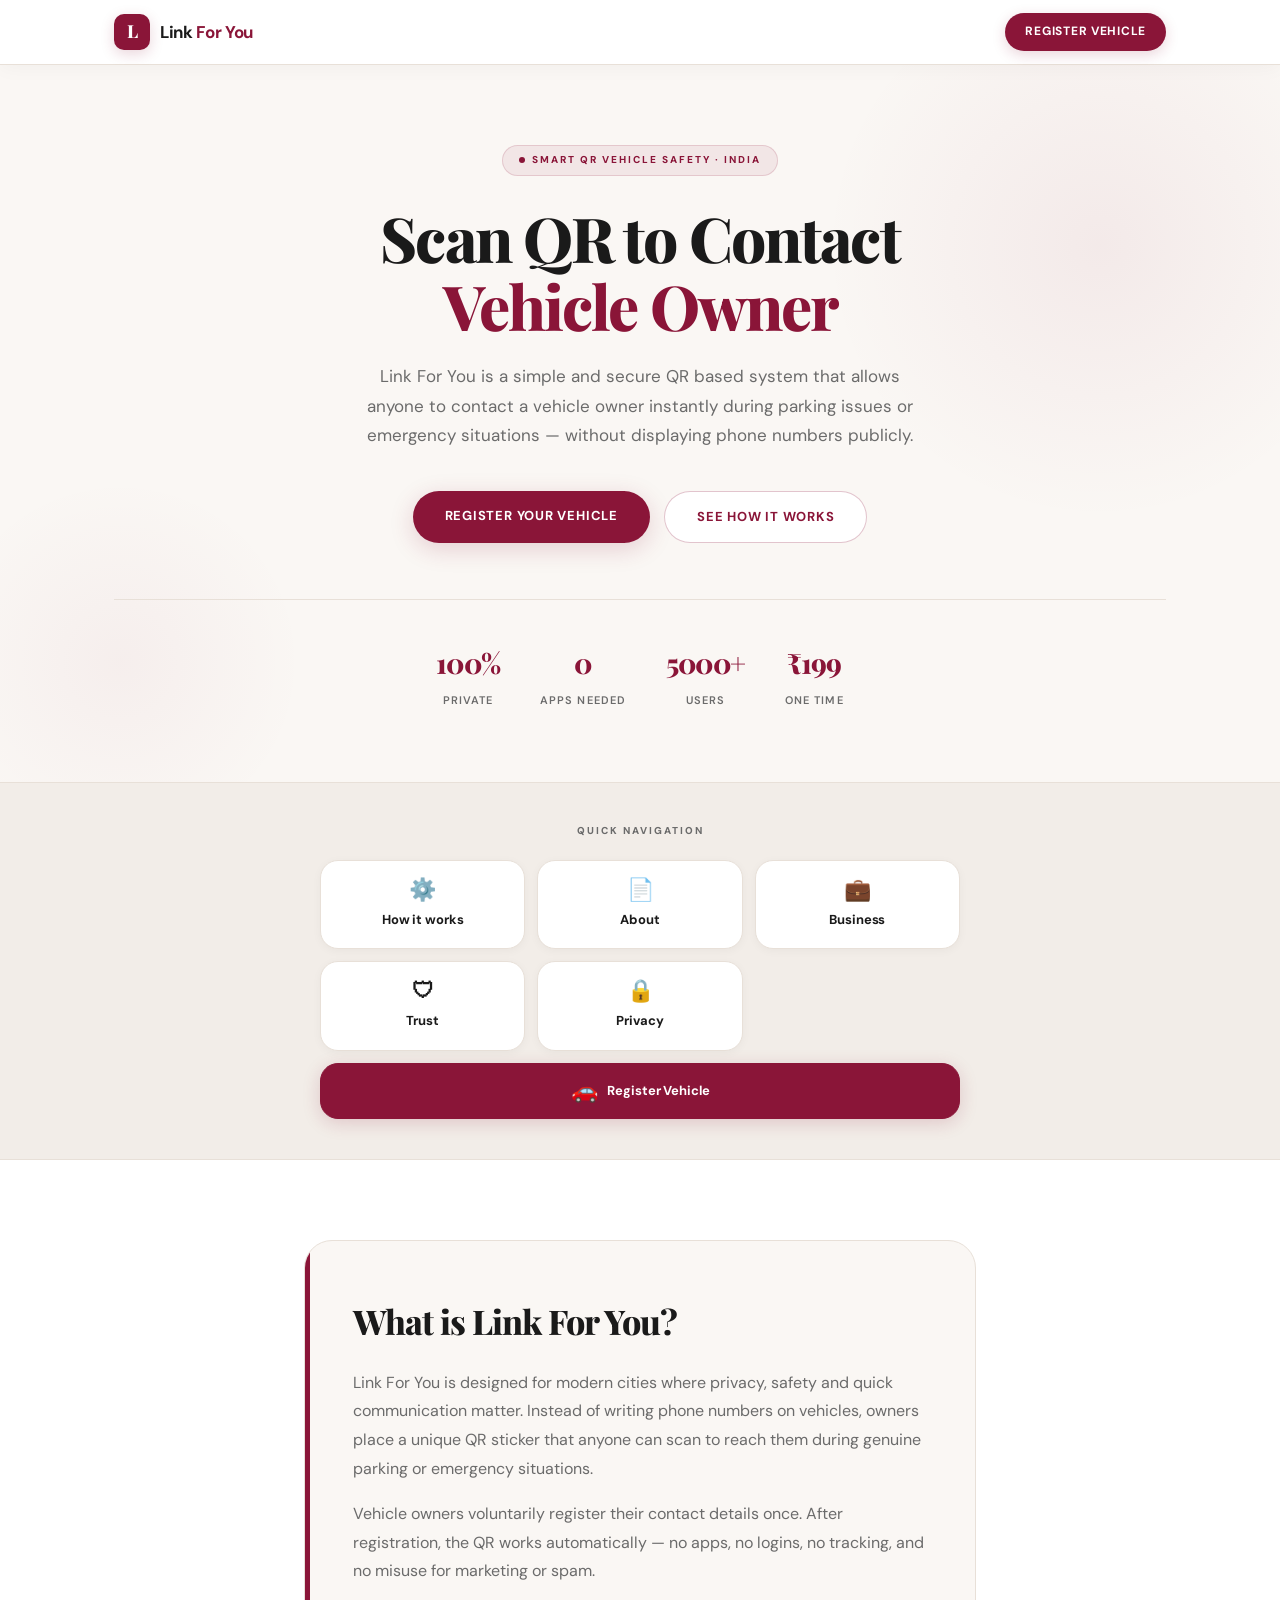
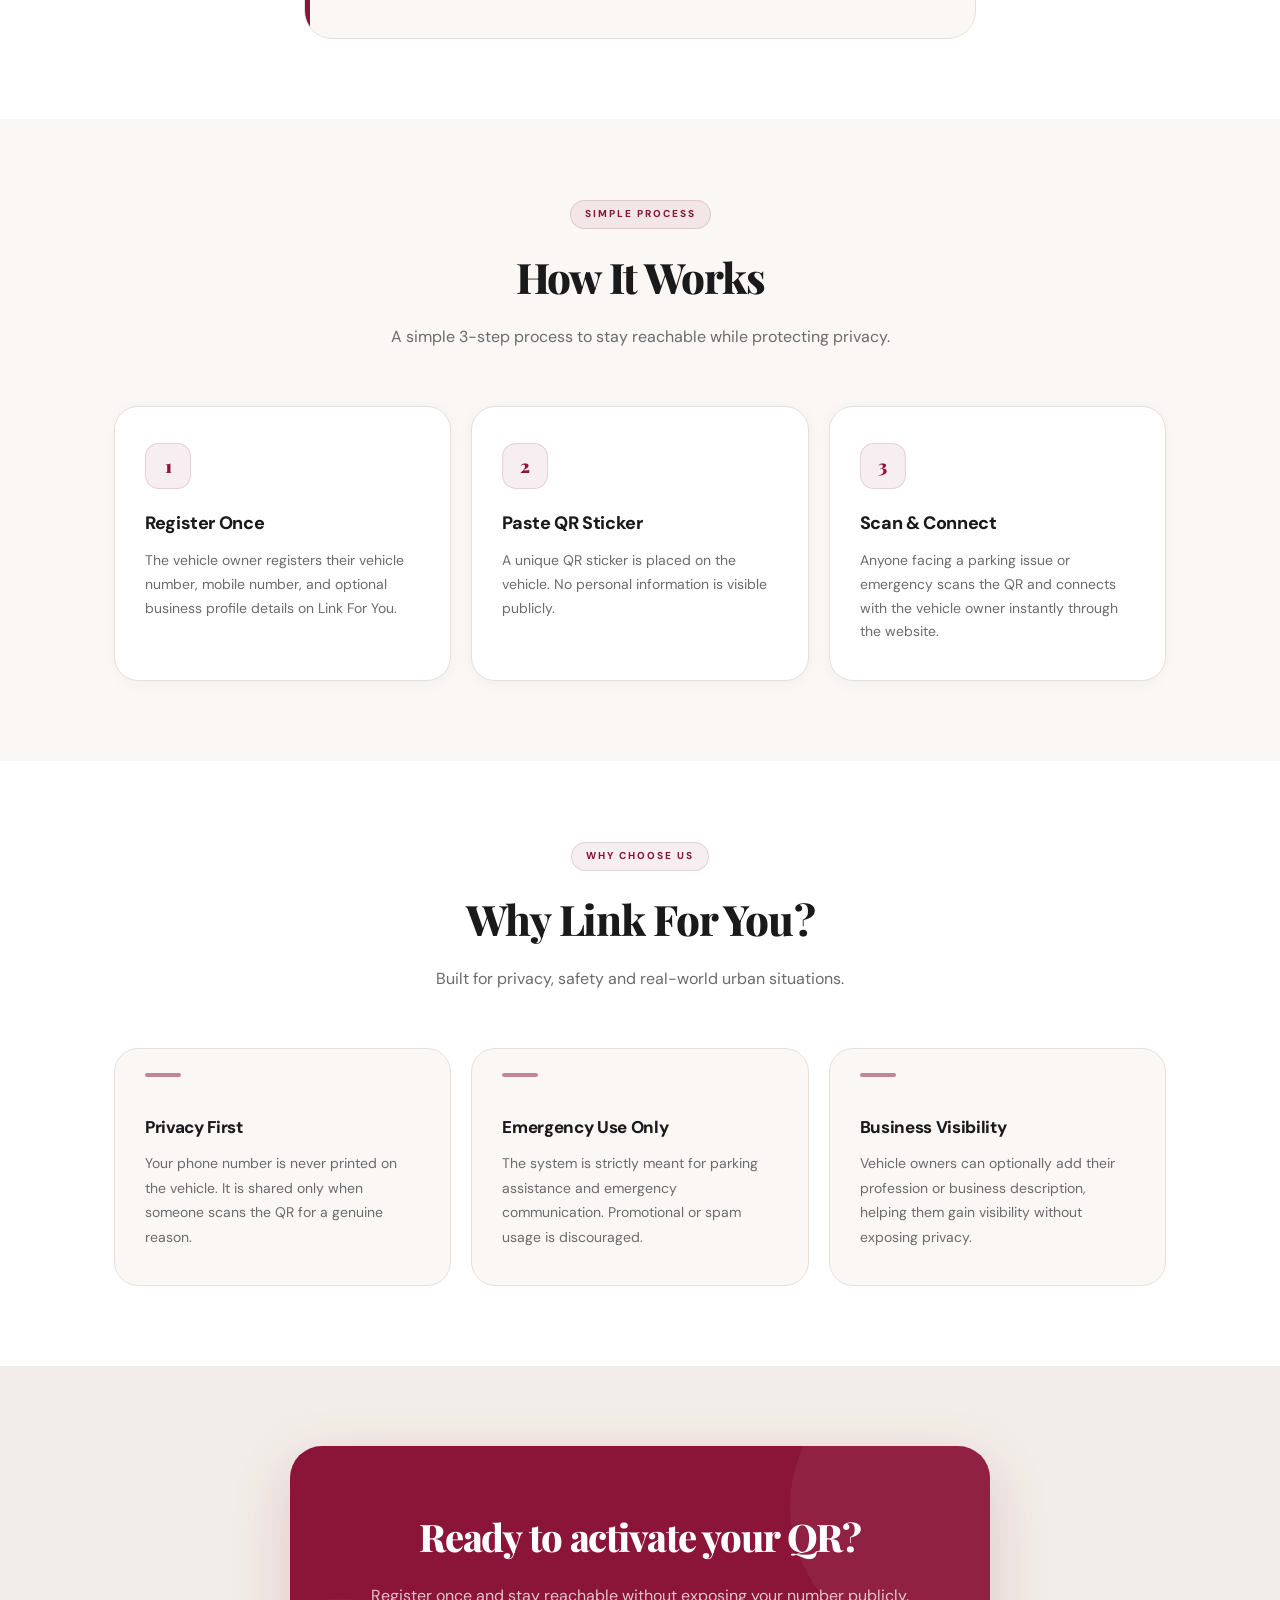
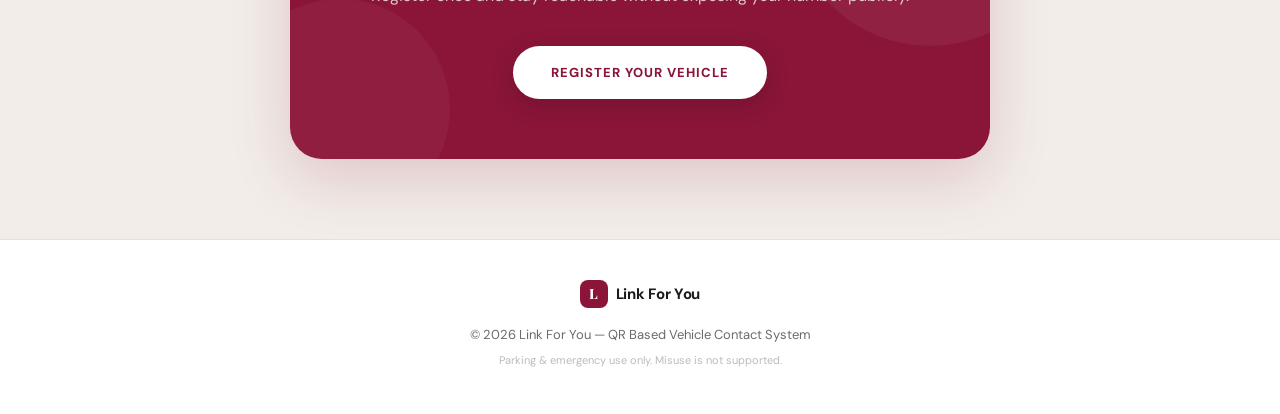
==== index-1.html @ bc61005c "Add files via upload" ====
<!DOCTYPE html>
<html lang="en">

<head>
<meta charset="UTF-8">
<meta name="viewport" content="width=device-width, initial-scale=1.0">
<title>Link For You – QR Vehicle Contact System</title>

<link rel="preconnect" href="https://fonts.googleapis.com">
<link rel="preconnect" href="https://fonts.gstatic.com" crossorigin>
<link href="https://fonts.googleapis.com/css2?family=Playfair+Display:wght@700;800&family=DM+Sans:wght@400;500;600;700&display=swap" rel="stylesheet">

<!-- PWA Manifest -->
<link rel="manifest" href="./manifest.json">
<meta name="theme-color" content="#8A1538">
<meta name="mobile-web-app-capable" content="yes">
<meta name="apple-mobile-web-app-capable" content="yes">

<style>
/* ============================================
   LINK FOR YOU — PREMIUM UI
   Maroon × Cream × White
============================================ */
:root {
  --maroon:       #8A1538;
  --maroon-d:     #6e102d;
  --maroon-light: rgba(138,21,56,0.07);
  --maroon-glow:  rgba(138,21,56,0.18);
  --cream:        #FAF7F4;
  --cream-2:      #F2EDE8;
  --white:        #ffffff;
  --text:         #1A1A1A;
  --muted:        #6B6B6B;
  --border:       #E8E0D8;
}

*, *::before, *::after {
  margin: 0; padding: 0;
  box-sizing: border-box;
  -webkit-tap-highlight-color: transparent;
}

html { scroll-behavior: smooth; }

body {
  font-family: 'DM Sans', sans-serif;
  background: var(--cream);
  color: var(--text);
  line-height: 1.65;
  overflow-x: hidden;
  -webkit-font-smoothing: antialiased;
}

img { max-width: 100%; display: block; }

/* ── NAVBAR ── */
.navbar {
  position: sticky;
  top: 0;
  z-index: 100;
  background: rgba(255,255,255,0.96);
  backdrop-filter: blur(20px);
  -webkit-backdrop-filter: blur(20px);
  border-bottom: 1px solid var(--border);
  box-shadow: 0 2px 20px rgba(0,0,0,0.04);
}

.nav-container {
  max-width: 1100px;
  margin: auto;
  padding: 0 24px;
  height: 64px;
  display: flex;
  justify-content: space-between;
  align-items: center;
}

.logo {
  display: flex;
  align-items: center;
  gap: 10px;
  text-decoration: none;
}

.logo-mark {
  width: 36px;
  height: 36px;
  background: var(--maroon);
  border-radius: 10px;
  display: flex;
  align-items: center;
  justify-content: center;
  color: white;
  font-family: 'Playfair Display', serif;
  font-weight: 800;
  font-size: 18px;
  box-shadow: 0 4px 14px var(--maroon-glow);
  flex-shrink: 0;
}

.logo-text {
  font-family: 'DM Sans', sans-serif;
  font-size: 17px;
  font-weight: 700;
  color: var(--text);
  letter-spacing: -0.02em;
}

.logo-text span { color: var(--maroon); }

.nav-cta {
  background: var(--maroon);
  color: white;
  padding: 9px 20px;
  border-radius: 30px;
  font-size: 12px;
  font-weight: 700;
  text-decoration: none;
  letter-spacing: 0.06em;
  text-transform: uppercase;
  box-shadow: 0 4px 14px var(--maroon-glow);
  transition: all 0.2s;
  white-space: nowrap;
}

.nav-cta:hover {
  background: var(--maroon-d);
  transform: translateY(-1px);
  box-shadow: 0 6px 20px var(--maroon-glow);
}

/* ── HERO ── */
.hero {
  padding: 80px 24px 70px;
  position: relative;
  overflow: hidden;
  background: var(--cream);
}

.hero::before {
  content: '';
  position: absolute;
  top: -120px; right: -120px;
  width: 600px; height: 600px;
  background: radial-gradient(circle, rgba(138,21,56,0.06) 0%, transparent 65%);
  pointer-events: none;
}

.hero::after {
  content: '';
  position: absolute;
  bottom: -80px; left: -80px;
  width: 400px; height: 400px;
  background: radial-gradient(circle, rgba(138,21,56,0.04) 0%, transparent 65%);
  pointer-events: none;
}

.hero-wrapper {
  max-width: 760px;
  margin: auto;
  text-align: center;
  position: relative;
  z-index: 1;
}

.hero-badge {
  display: inline-flex;
  align-items: center;
  gap: 7px;
  background: var(--maroon-light);
  border: 1px solid rgba(138,21,56,0.15);
  color: var(--maroon);
  font-size: 10px;
  font-weight: 800;
  text-transform: uppercase;
  letter-spacing: 0.2em;
  padding: 6px 16px;
  border-radius: 30px;
  margin-bottom: 28px;
  animation: fadeDown 0.5s ease both;
}

.hero-badge-dot {
  width: 6px; height: 6px;
  background: var(--maroon);
  border-radius: 50%;
  animation: pulse 1.8s ease-in-out infinite;
}

@keyframes pulse {
  0%,100% { opacity:1; transform:scale(1); }
  50%      { opacity:0.5; transform:scale(0.7); }
}

.hero h1 {
  font-family: 'Playfair Display', serif;
  font-size: clamp(36px, 6vw, 62px);
  font-weight: 800;
  color: var(--text);
  line-height: 1.1;
  letter-spacing: -0.03em;
  margin-bottom: 22px;
  animation: fadeUp 0.6s ease 0.1s both;
}

.hero h1 em {
  font-style: normal;
  color: var(--maroon);
}

.hero p {
  font-size: 17px;
  color: var(--muted);
  max-width: 580px;
  margin: 0 auto 40px;
  line-height: 1.75;
  font-weight: 400;
  animation: fadeUp 0.6s ease 0.2s both;
}

.hero-actions {
  display: flex;
  justify-content: center;
  gap: 14px;
  flex-wrap: wrap;
  animation: fadeUp 0.6s ease 0.3s both;
}

.btn-primary {
  background: var(--maroon);
  color: white;
  padding: 14px 32px;
  border-radius: 50px;
  font-weight: 700;
  font-size: 13px;
  text-decoration: none;
  letter-spacing: 0.06em;
  text-transform: uppercase;
  box-shadow: 0 6px 24px var(--maroon-glow);
  transition: all 0.25s ease;
  display: inline-block;
}

.btn-primary:hover {
  background: var(--maroon-d);
  transform: translateY(-2px);
  box-shadow: 0 10px 30px var(--maroon-glow);
}

.btn-secondary {
  background: var(--white);
  color: var(--maroon);
  padding: 14px 32px;
  border-radius: 50px;
  font-weight: 700;
  font-size: 13px;
  text-decoration: none;
  letter-spacing: 0.06em;
  text-transform: uppercase;
  border: 1.5px solid rgba(138,21,56,0.25);
  transition: all 0.25s ease;
  display: inline-block;
}

.btn-secondary:hover {
  border-color: var(--maroon);
  background: var(--maroon-light);
  transform: translateY(-2px);
}

/* ── HERO STATS ── */
.hero-stats {
  display: flex;
  justify-content: center;
  gap: 40px;
  margin-top: 56px;
  padding-top: 40px;
  border-top: 1px solid var(--border);
  flex-wrap: wrap;
  animation: fadeUp 0.6s ease 0.4s both;
}

.stat {
  text-align: center;
}

.stat-num {
  font-family: 'Playfair Display', serif;
  font-size: 28px;
  font-weight: 800;
  color: var(--maroon);
  letter-spacing: -0.03em;
  display: block;
}

.stat-lbl {
  font-size: 11px;
  font-weight: 600;
  color: var(--muted);
  text-transform: uppercase;
  letter-spacing: 0.1em;
  margin-top: 2px;
}

/* ── NAV CARD MENU ── */
.top-menu {
  padding: 40px 20px;
  background: var(--cream-2);
  border-top: 1px solid var(--border);
  border-bottom: 1px solid var(--border);
}

.menu-label {
  text-align: center;
  font-size: 10px;
  font-weight: 800;
  text-transform: uppercase;
  letter-spacing: 0.2em;
  color: var(--muted);
  margin-bottom: 20px;
}

.menu-container {
  max-width: 640px;
  margin: auto;
  display: grid;
  grid-template-columns: repeat(3, 1fr);
  gap: 12px;
}

.menu-card {
  background: var(--white);
  padding: 18px 14px;
  border-radius: 18px;
  text-decoration: none;
  color: var(--text);
  font-size: 13px;
  font-weight: 700;
  display: flex;
  flex-direction: column;
  align-items: center;
  gap: 8px;
  border: 1px solid var(--border);
  box-shadow: 0 2px 10px rgba(0,0,0,0.04);
  transition: all 0.22s ease;
  text-align: center;
  letter-spacing: -0.01em;
}

.menu-card .menu-emoji {
  font-size: 22px;
  line-height: 1;
}

.menu-card:hover {
  transform: translateY(-4px);
  box-shadow: 0 10px 28px var(--maroon-glow);
  border-color: rgba(138,21,56,0.25);
  color: var(--maroon);
}

.menu-card.register-card {
  background: var(--maroon);
  color: white;
  border-color: var(--maroon);
  box-shadow: 0 4px 18px var(--maroon-glow);
  grid-column: span 3;
  flex-direction: row;
  justify-content: center;
  gap: 10px;
  padding: 16px;
}

.menu-card.register-card:hover {
  background: var(--maroon-d);
  color: white;
  transform: translateY(-3px);
  box-shadow: 0 10px 28px var(--maroon-glow);
}

/* ── WHAT IS SECTION ── */
.section {
  padding: 80px 0;
}

.section.light {
  background: var(--white);
}

.container {
  max-width: 1100px;
  margin: auto;
  padding: 0 24px;
}

.container.narrow {
  max-width: 720px;
}

.what-is-box {
  background: var(--cream);
  border: 1px solid var(--border);
  border-radius: 28px;
  padding: 52px 48px;
  position: relative;
  overflow: hidden;
}

.what-is-box::before {
  content: '';
  position: absolute;
  top: 0; left: 0;
  width: 5px; height: 100%;
  background: var(--maroon);
  border-radius: 28px 0 0 28px;
}

.what-is-box h2 {
  font-family: 'Playfair Display', serif;
  font-size: 34px;
  font-weight: 800;
  color: var(--text);
  letter-spacing: -0.03em;
  margin-bottom: 20px;
}

.what-is-box p {
  font-size: 16px;
  color: var(--muted);
  line-height: 1.8;
  margin-bottom: 16px;
}

.what-is-box p:last-child { margin-bottom: 0; }

/* ── SECTION HEADER ── */
.section-header {
  text-align: center;
  margin-bottom: 56px;
}

.section-tag {
  display: inline-block;
  font-size: 10px;
  font-weight: 800;
  text-transform: uppercase;
  letter-spacing: 0.2em;
  color: var(--maroon);
  background: var(--maroon-light);
  border: 1px solid rgba(138,21,56,0.15);
  padding: 5px 14px;
  border-radius: 30px;
  margin-bottom: 14px;
}

.section-header h2 {
  font-family: 'Playfair Display', serif;
  font-size: clamp(28px, 4vw, 42px);
  font-weight: 800;
  color: var(--text);
  letter-spacing: -0.03em;
  margin-bottom: 12px;
}

.section-sub {
  font-size: 16px;
  color: var(--muted);
  max-width: 500px;
  margin: auto;
}

/* ── STEPS GRID ── */
.steps-grid {
  display: grid;
  grid-template-columns: repeat(auto-fit, minmax(260px, 1fr));
  gap: 20px;
}

.step-card {
  background: var(--white);
  padding: 36px 30px;
  border-radius: 24px;
  border: 1px solid var(--border);
  box-shadow: 0 2px 16px rgba(0,0,0,0.04);
  transition: all 0.3s ease;
  position: relative;
  overflow: hidden;
}

.step-card::after {
  content: '';
  position: absolute;
  bottom: 0; left: 0; right: 0;
  height: 3px;
  background: var(--maroon);
  opacity: 0;
  transition: opacity 0.3s;
}

.step-card:hover {
  transform: translateY(-6px);
  box-shadow: 0 16px 40px var(--maroon-glow);
  border-color: rgba(138,21,56,0.2);
}

.step-card:hover::after { opacity: 1; }

.step-number {
  width: 46px; height: 46px;
  border-radius: 14px;
  background: var(--maroon-light);
  color: var(--maroon);
  display: flex;
  align-items: center;
  justify-content: center;
  font-weight: 900;
  font-size: 18px;
  margin-bottom: 20px;
  border: 1px solid rgba(138,21,56,0.15);
  font-family: 'Playfair Display', serif;
}

.step-card h3 {
  font-size: 18px;
  font-weight: 800;
  color: var(--text);
  margin-bottom: 10px;
  letter-spacing: -0.02em;
}

.step-card p {
  font-size: 14px;
  color: var(--muted);
  line-height: 1.7;
}

/* ── FEATURE GRID ── */
.feature-grid {
  display: grid;
  grid-template-columns: repeat(auto-fit, minmax(260px, 1fr));
  gap: 20px;
}

.feature-card {
  background: var(--cream);
  padding: 36px 30px;
  border-radius: 24px;
  border: 1px solid var(--border);
  transition: all 0.3s ease;
  position: relative;
}

.feature-card::before {
  content: '';
  position: absolute;
  top: 24px; left: 30px;
  width: 36px; height: 4px;
  background: var(--maroon);
  border-radius: 4px;
  opacity: 0.5;
  transition: opacity 0.3s, width 0.3s;
}

.feature-card:hover {
  transform: translateY(-4px);
  box-shadow: 0 12px 36px var(--maroon-glow);
  border-color: rgba(138,21,56,0.2);
  background: var(--white);
}

.feature-card:hover::before {
  opacity: 1;
  width: 56px;
}

.feature-card h3 {
  font-size: 17px;
  font-weight: 800;
  color: var(--text);
  margin-top: 28px;
  margin-bottom: 10px;
  letter-spacing: -0.02em;
}

.feature-card p {
  font-size: 14px;
  color: var(--muted);
  line-height: 1.75;
}

/* ── CTA SECTION ── */
.cta-section {
  background: var(--cream-2);
  padding: 80px 24px;
}

.cta-box {
  max-width: 700px;
  margin: auto;
  background: var(--maroon);
  border-radius: 32px;
  padding: 60px 48px;
  text-align: center;
  position: relative;
  overflow: hidden;
  box-shadow: 0 20px 60px var(--maroon-glow);
}

.cta-box::before {
  content: '';
  position: absolute;
  top: -80px; right: -80px;
  width: 280px; height: 280px;
  background: rgba(255,255,255,0.05);
  border-radius: 50%;
}

.cta-box::after {
  content: '';
  position: absolute;
  bottom: -60px; left: -60px;
  width: 220px; height: 220px;
  background: rgba(255,255,255,0.04);
  border-radius: 50%;
}

.cta-box h2 {
  font-family: 'Playfair Display', serif;
  font-size: clamp(26px, 4vw, 38px);
  font-weight: 800;
  color: white;
  letter-spacing: -0.03em;
  margin-bottom: 14px;
  position: relative; z-index: 1;
}

.cta-box p {
  color: rgba(255,255,255,0.75);
  font-size: 16px;
  margin-bottom: 36px;
  position: relative; z-index: 1;
}

.cta-box .large-btn {
  background: white;
  color: var(--maroon);
  padding: 16px 38px;
  border-radius: 50px;
  font-weight: 800;
  font-size: 13px;
  text-decoration: none;
  letter-spacing: 0.08em;
  text-transform: uppercase;
  display: inline-block;
  box-shadow: 0 6px 24px rgba(0,0,0,0.15);
  transition: all 0.25s ease;
  position: relative; z-index: 1;
}

.cta-box .large-btn:hover {
  transform: translateY(-3px);
  box-shadow: 0 12px 32px rgba(0,0,0,0.2);
}

/* ── FOOTER ── */
.footer {
  background: var(--white);
  padding: 40px 24px;
  border-top: 1px solid var(--border);
  text-align: center;
}

.footer-logo {
  display: flex;
  align-items: center;
  justify-content: center;
  gap: 8px;
  margin-bottom: 16px;
}

.footer-logo-mark {
  width: 28px; height: 28px;
  background: var(--maroon);
  border-radius: 8px;
  display: flex;
  align-items: center;
  justify-content: center;
  color: white;
  font-family: 'Playfair Display', serif;
  font-weight: 800;
  font-size: 14px;
}

.footer-logo-text {
  font-size: 15px;
  font-weight: 700;
  color: var(--text);
  letter-spacing: -0.02em;
}

.footer p {
  font-size: 13px;
  color: var(--muted);
  margin-bottom: 4px;
}

.footer .small {
  font-size: 11px;
  color: #bbb;
  margin-top: 6px;
}

/* ── TEXT CENTER ── */
.text-center { text-align: center; }

/* ── ANIMATIONS ── */
@keyframes fadeUp {
  from { opacity: 0; transform: translateY(20px); }
  to   { opacity: 1; transform: translateY(0); }
}

@keyframes fadeDown {
  from { opacity: 0; transform: translateY(-10px); }
  to   { opacity: 1; transform: translateY(0); }
}

/* ── RESPONSIVE ── */
@media (max-width: 640px) {
  .hero { padding: 60px 20px 50px; }

  .what-is-box {
    padding: 36px 24px 36px 32px;
  }

  .what-is-box h2 { font-size: 26px; }

  .menu-container {
    grid-template-columns: repeat(3, 1fr);
    gap: 10px;
  }

  .menu-card { font-size: 11px; padding: 14px 10px; }
  .menu-card .menu-emoji { font-size: 18px; }
  .menu-card.register-card { grid-column: span 3; }

  .cta-box { padding: 40px 24px; }

  .step-card, .feature-card { padding: 28px 22px; }

  .hero-stats { gap: 24px; }
}

@media (max-width: 380px) {
  .menu-container {
    grid-template-columns: repeat(2, 1fr);
  }
  .menu-card.register-card { grid-column: span 2; }
}
</style>
</head>

<body>

<!-- ================= NAVBAR ================= -->
<header class="navbar">
  <div class="nav-container">
    <a class="logo" href="#">
      <div class="logo-mark">L</div>
      <span class="logo-text">Link <span>For You</span></span>
    </a>
    <a href="register.html" class="nav-cta">Register Vehicle</a>
  </div>
</header>


<!-- ================= HERO ================= -->
<section class="hero">
  <div class="container hero-wrapper">

    <div class="hero-badge">
      <div class="hero-badge-dot"></div>
      Smart QR Vehicle Safety · India
    </div>

    <h1>
      Scan QR to Contact<br>
      <em>Vehicle Owner</em>
    </h1>

    <p>
      Link For You is a simple and secure QR based system that allows anyone
      to contact a vehicle owner instantly during parking issues or
      emergency situations — without displaying phone numbers publicly.
    </p>

    <div class="hero-actions">
      <a href="register.html" class="btn-primary">Register Your Vehicle</a>
      <a href="#how" class="btn-secondary">See How It Works</a>
    </div>

    <div class="hero-stats">
      <div class="stat">
        <span class="stat-num">100%</span>
        <span class="stat-lbl">Private</span>
      </div>
      <div class="stat">
        <span class="stat-num">0</span>
        <span class="stat-lbl">Apps Needed</span>
      </div>
      <div class="stat">
        <span class="stat-num">5000+</span>
        <span class="stat-lbl">Users</span>
      </div>
      <div class="stat">
        <span class="stat-num">₹199</span>
        <span class="stat-lbl">One Time</span>
      </div>
    </div>

  </div>
</section>


<!-- ================= NAV CARD MENU ================= -->
<section class="top-menu">
  <div class="menu-label">Quick Navigation</div>
  <div class="menu-container">

    <a href="#how" class="menu-card">
      <span class="menu-emoji">⚙️</span>
      How it works
    </a>

    <a href="about.html" class="menu-card">
      <span class="menu-emoji">📄</span>
      About
    </a>

    <a href="business.html" class="menu-card">
      <span class="menu-emoji">💼</span>
      Business
    </a>

    <a href="trust.html" class="menu-card">
      <span class="menu-emoji">🛡</span>
      Trust
    </a>

    <a href="privacy.html" class="menu-card">
      <span class="menu-emoji">🔒</span>
      Privacy
    </a>

    <a href="register.html" class="menu-card register-card">
      <span class="menu-emoji">🚗</span>
      Register Vehicle
    </a>

  </div>
</section>


<!-- ================= WHAT IS ================= -->
<section class="section light">
  <div class="container narrow">
    <div class="what-is-box">
      <h2>What is Link For You?</h2>
      <p>
        Link For You is designed for modern cities where privacy, safety and quick
        communication matter. Instead of writing phone numbers on vehicles,
        owners place a unique QR sticker that anyone can scan to reach them
        during genuine parking or emergency situations.
      </p>
      <p>
        Vehicle owners voluntarily register their contact details once.
        After registration, the QR works automatically — no apps, no logins,
        no tracking, and no misuse for marketing or spam.
      </p>
    </div>
  </div>
</section>


<!-- ================= HOW IT WORKS ================= -->
<section class="section" id="how">
  <div class="container">

    <div class="section-header">
      <div class="section-tag">Simple Process</div>
      <h2>How It Works</h2>
      <p class="section-sub">A simple 3-step process to stay reachable while protecting privacy.</p>
    </div>

    <div class="steps-grid">

      <div class="step-card">
        <div class="step-number">1</div>
        <h3>Register Once</h3>
        <p>The vehicle owner registers their vehicle number, mobile number, and optional business profile details on Link For You.</p>
      </div>

      <div class="step-card">
        <div class="step-number">2</div>
        <h3>Paste QR Sticker</h3>
        <p>A unique QR sticker is placed on the vehicle. No personal information is visible publicly.</p>
      </div>

      <div class="step-card">
        <div class="step-number">3</div>
        <h3>Scan & Connect</h3>
        <p>Anyone facing a parking issue or emergency scans the QR and connects with the vehicle owner instantly through the website.</p>
      </div>

    </div>
  </div>
</section>


<!-- ================= WHY SECTION ================= -->
<section class="section light">
  <div class="container">

    <div class="section-header">
      <div class="section-tag">Why Choose Us</div>
      <h2>Why Link For You?</h2>
      <p class="section-sub">Built for privacy, safety and real-world urban situations.</p>
    </div>

    <div class="feature-grid">

      <div class="feature-card">
        <h3>Privacy First</h3>
        <p>Your phone number is never printed on the vehicle. It is shared only when someone scans the QR for a genuine reason.</p>
      </div>

      <div class="feature-card">
        <h3>Emergency Use Only</h3>
        <p>The system is strictly meant for parking assistance and emergency communication. Promotional or spam usage is discouraged.</p>
      </div>

      <div class="feature-card">
        <h3>Business Visibility</h3>
        <p>Vehicle owners can optionally add their profession or business description, helping them gain visibility without exposing privacy.</p>
      </div>

    </div>
  </div>
</section>


<!-- ================= CTA ================= -->
<section class="cta-section">
  <div class="cta-box">
    <h2>Ready to activate your QR?</h2>
    <p>Register once and stay reachable without exposing your number publicly.</p>
    <a href="register.html" class="large-btn">Register Your Vehicle</a>
  </div>
</section>


<!-- ================= FOOTER ================= -->
<footer class="footer">
  <div class="container text-center">

    <div class="footer-logo">
      <div class="footer-logo-mark">L</div>
      <span class="footer-logo-text">Link For You</span>
    </div>

    <p>© 2026 Link For You — QR Based Vehicle Contact System</p>
    <p class="small">Parking &amp; emergency use only. Misuse is not supported.</p>

  </div>
</footer>


<!-- ================= SERVICE WORKER ================= -->
<script>
if ('serviceWorker' in navigator) {
  window.addEventListener('load', function() {
    navigator.serviceWorker.register('./service-worker.js')
    .then(function(reg){
      console.log("Service Worker Registered", reg);
    }).catch(function(err){
      console.log("Service Worker Error", err);
    });
  });
}
</script>

</body>
</html>
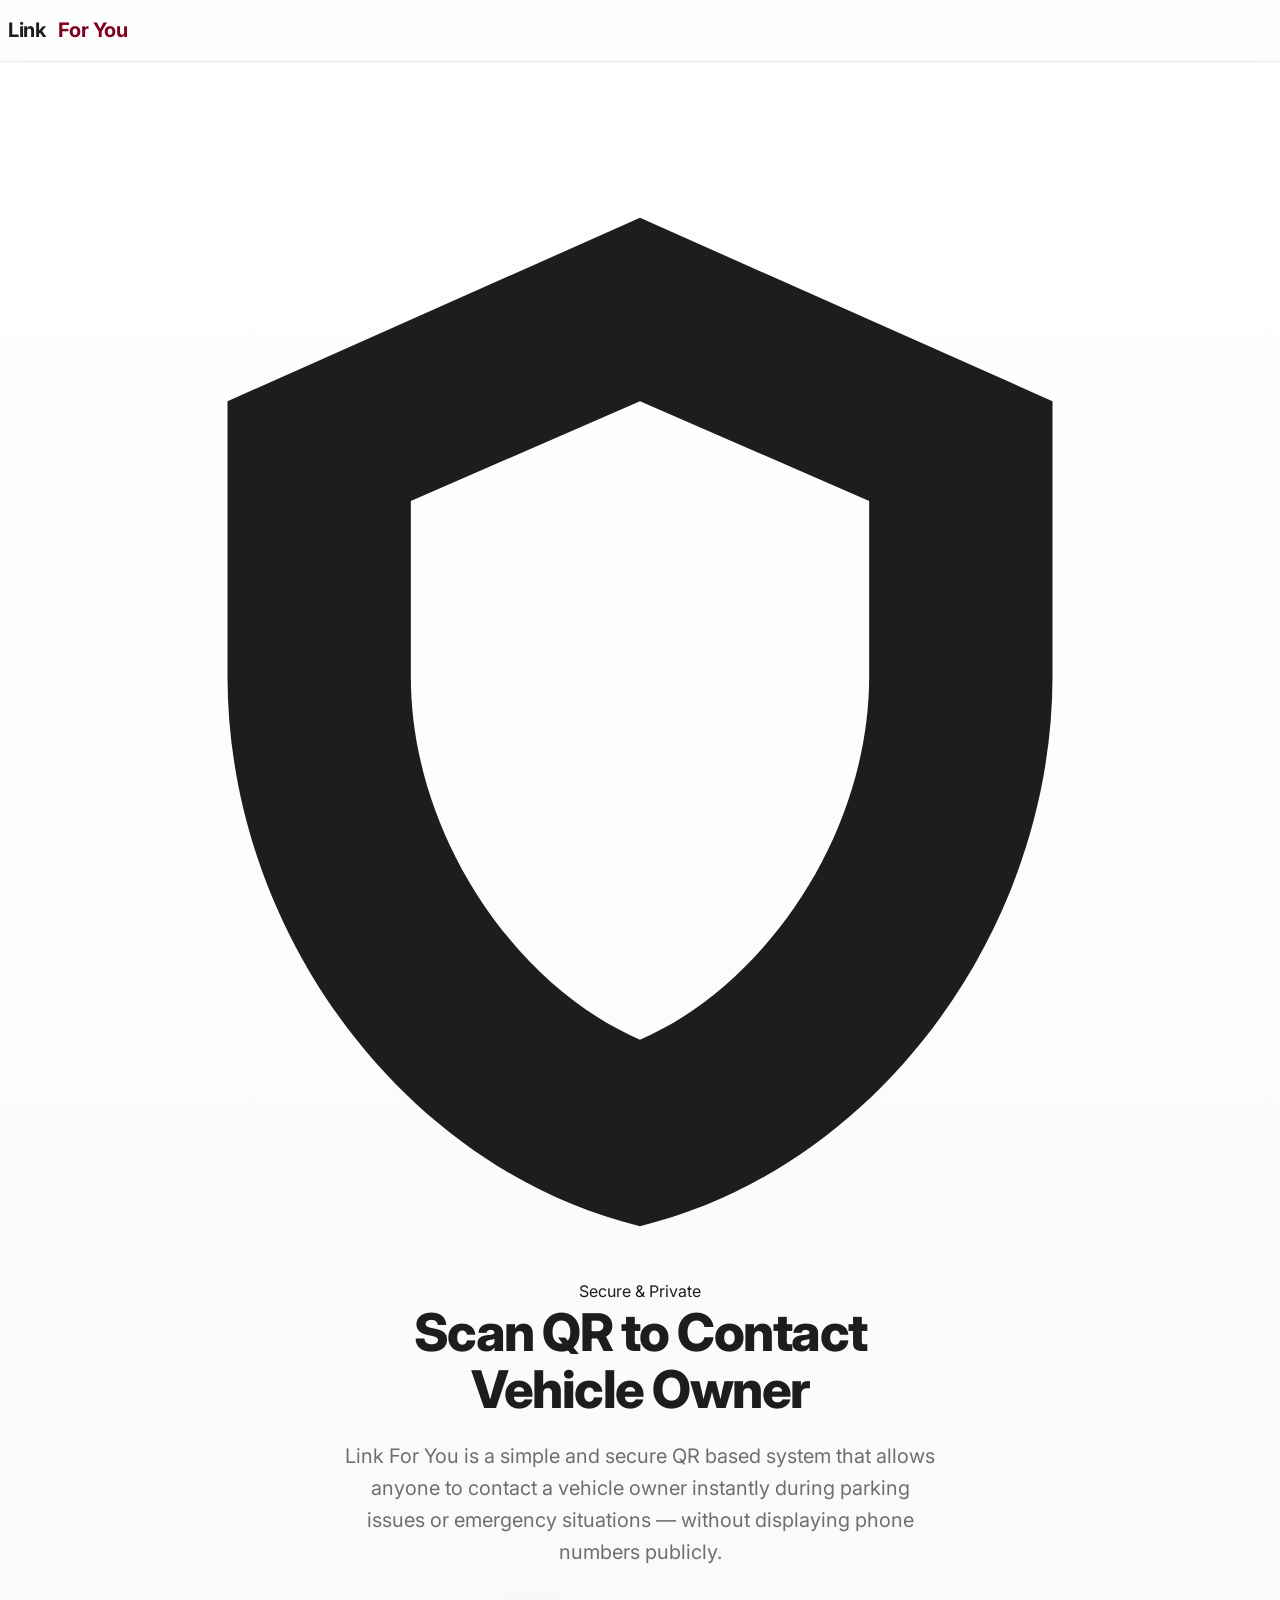
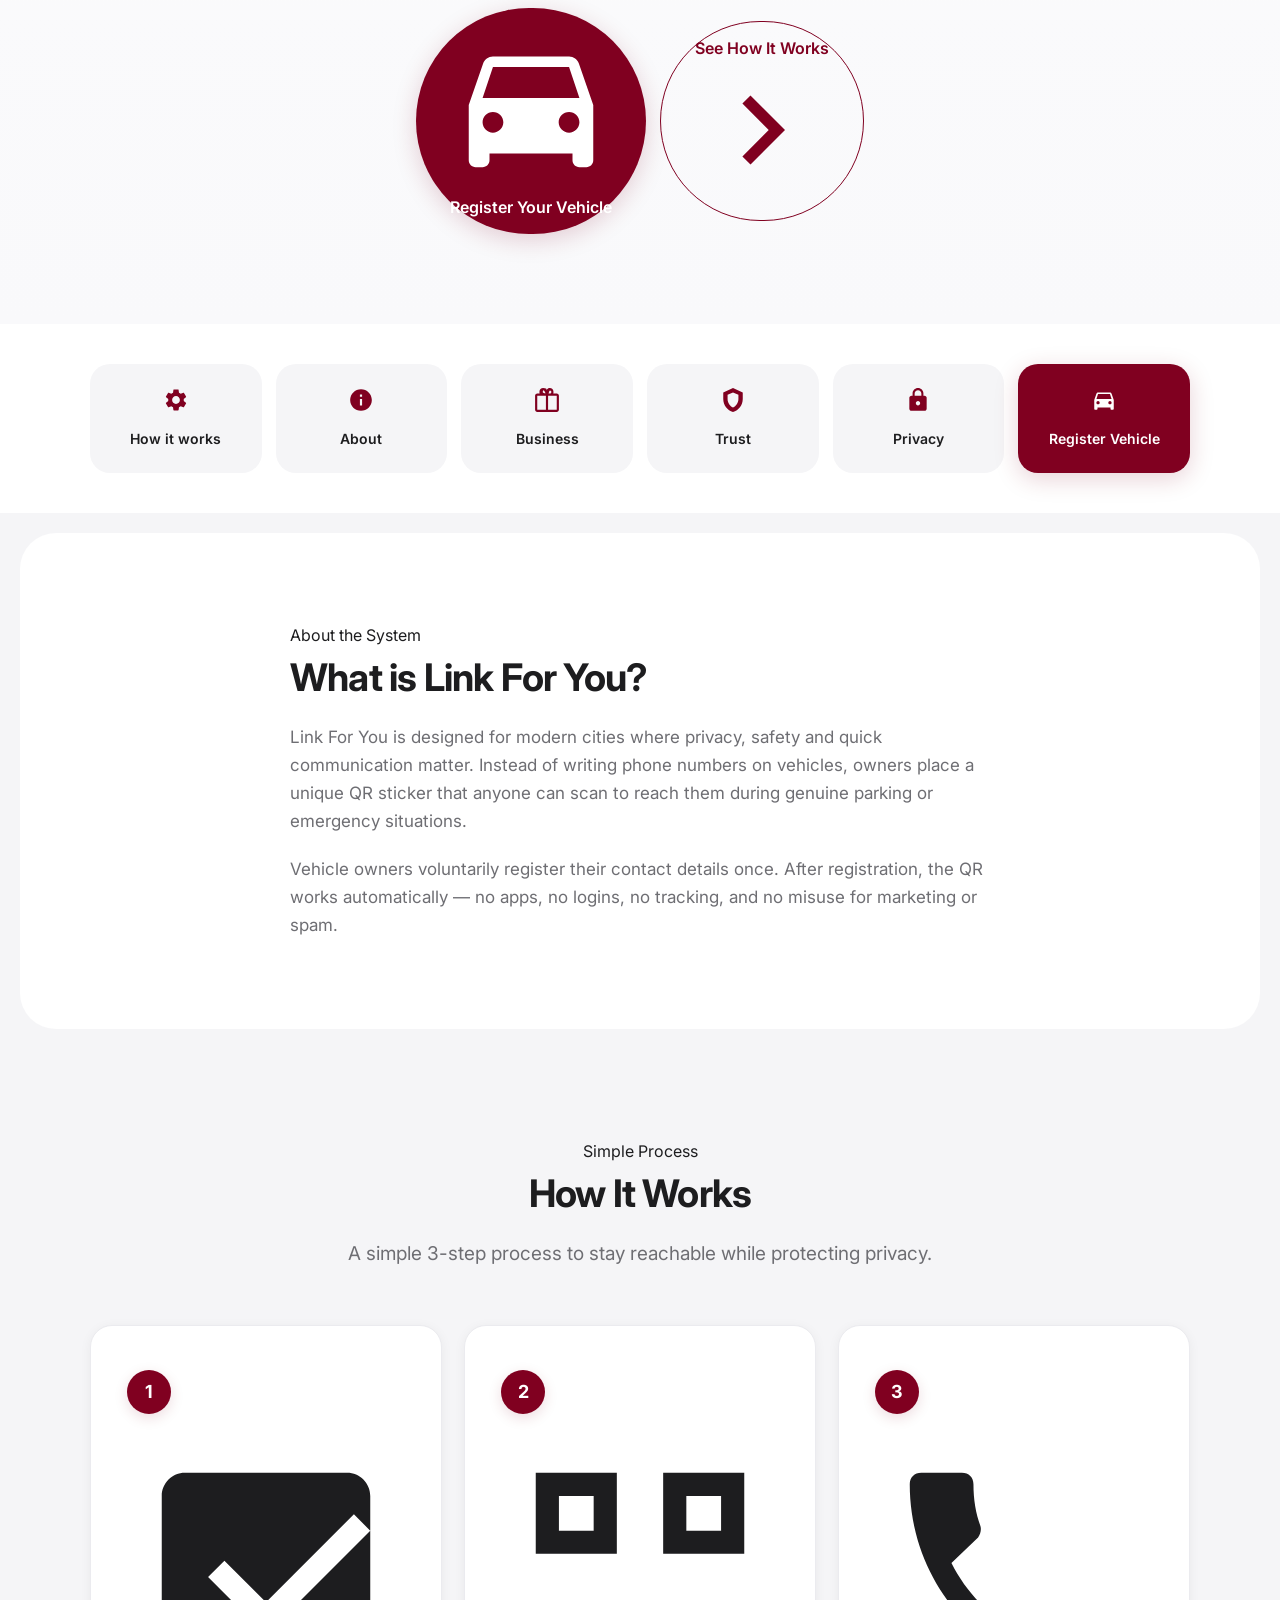
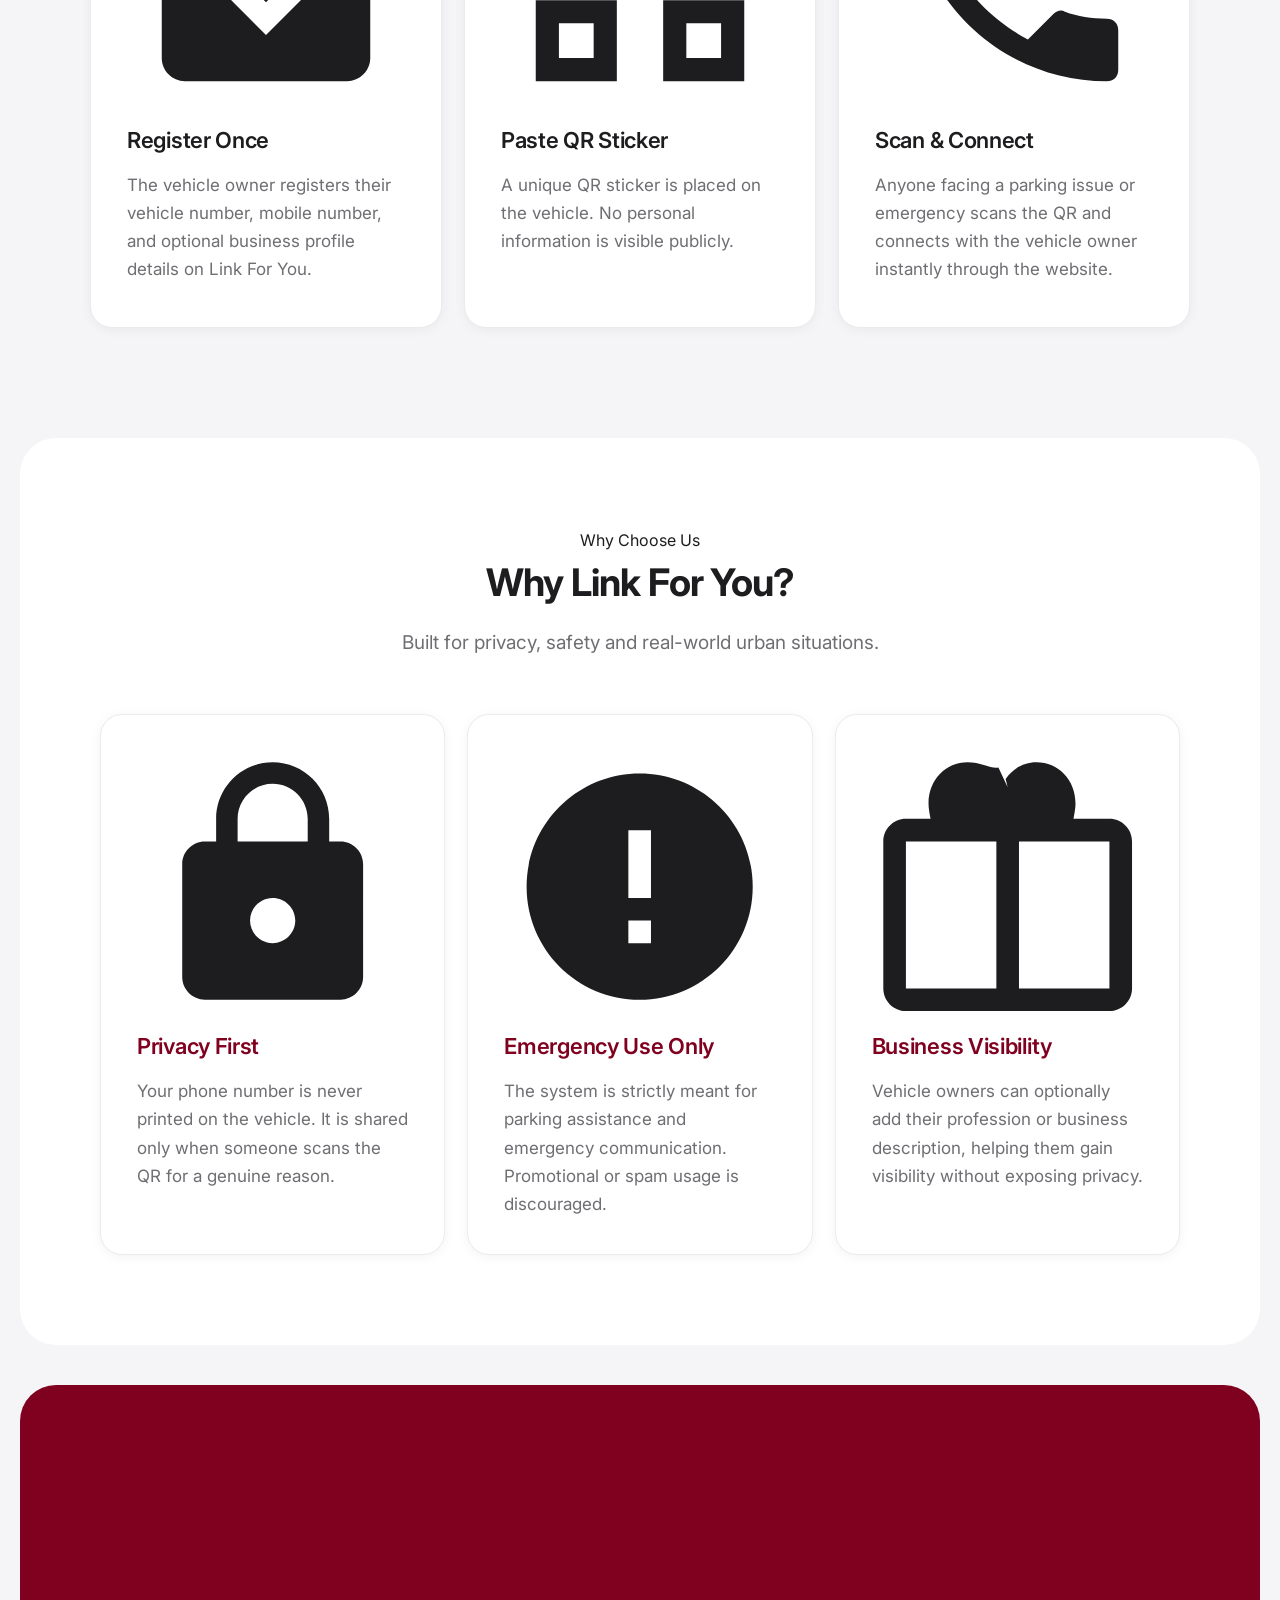
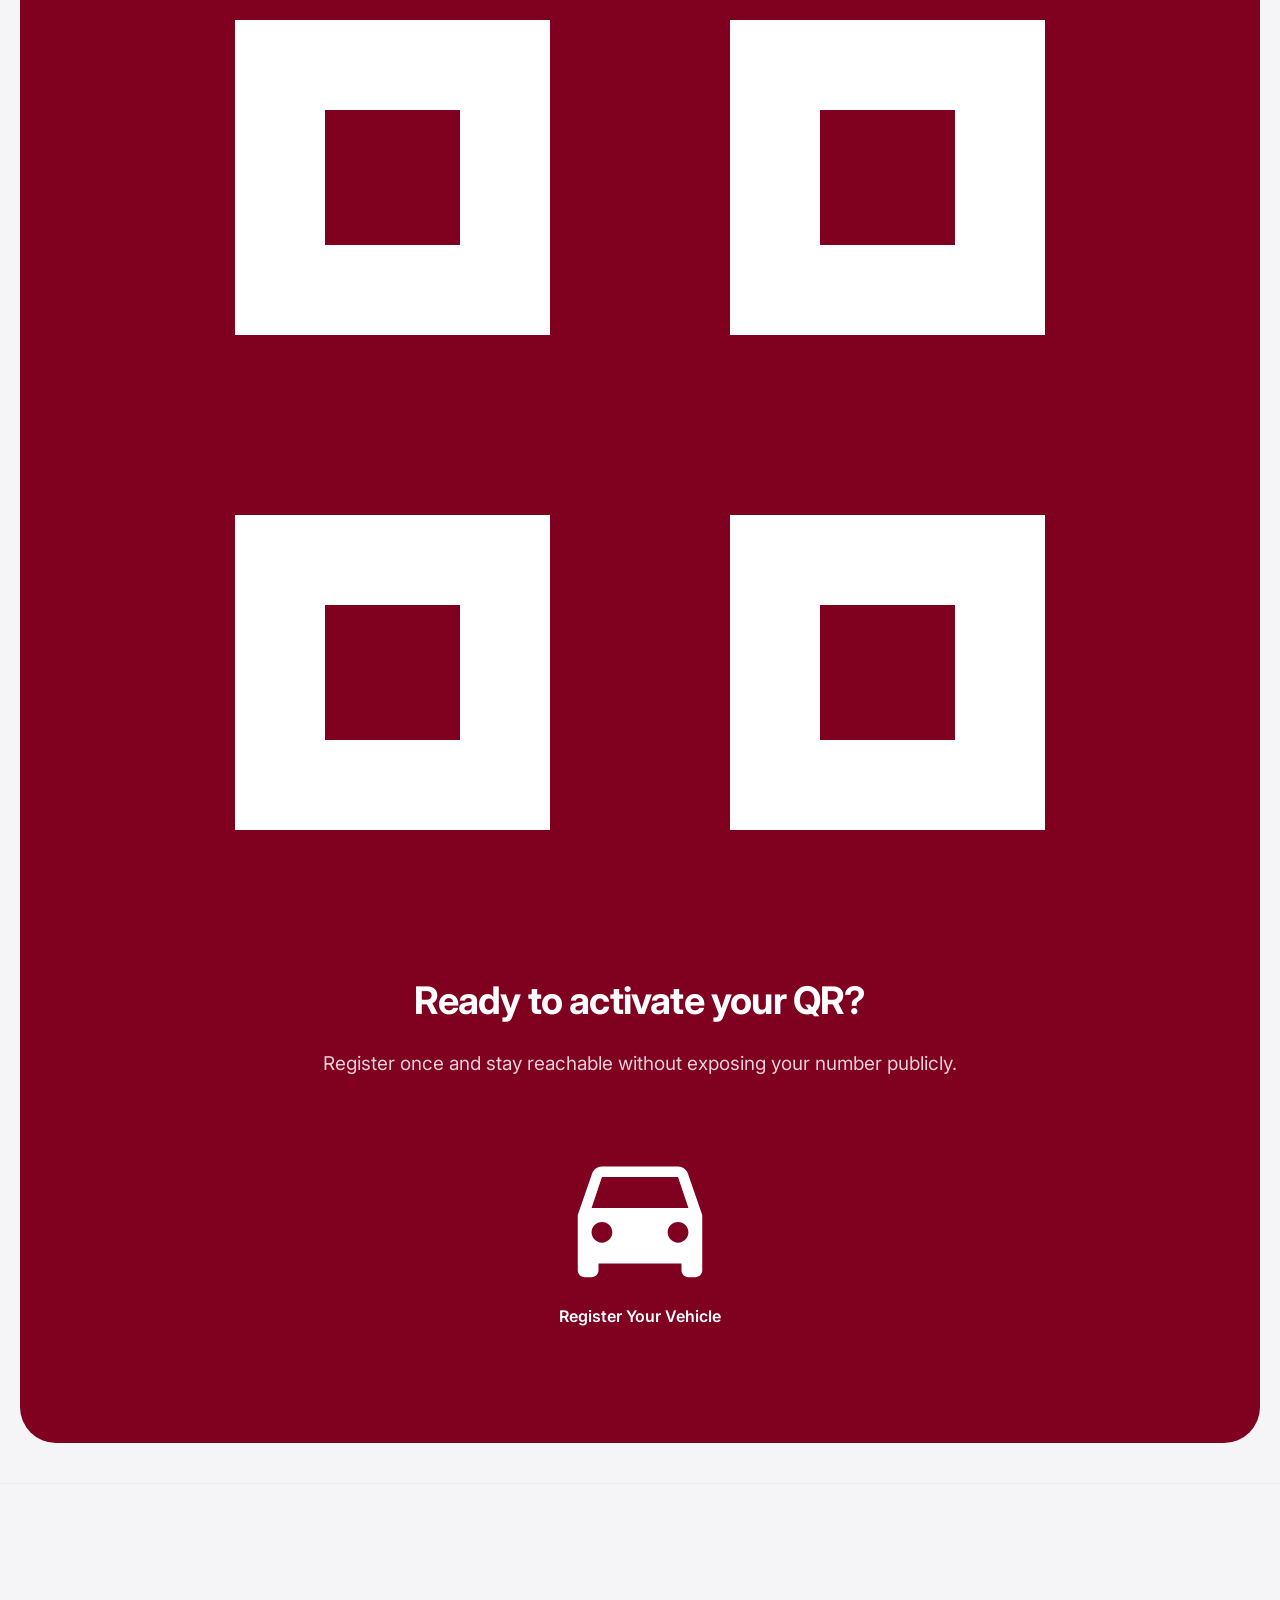
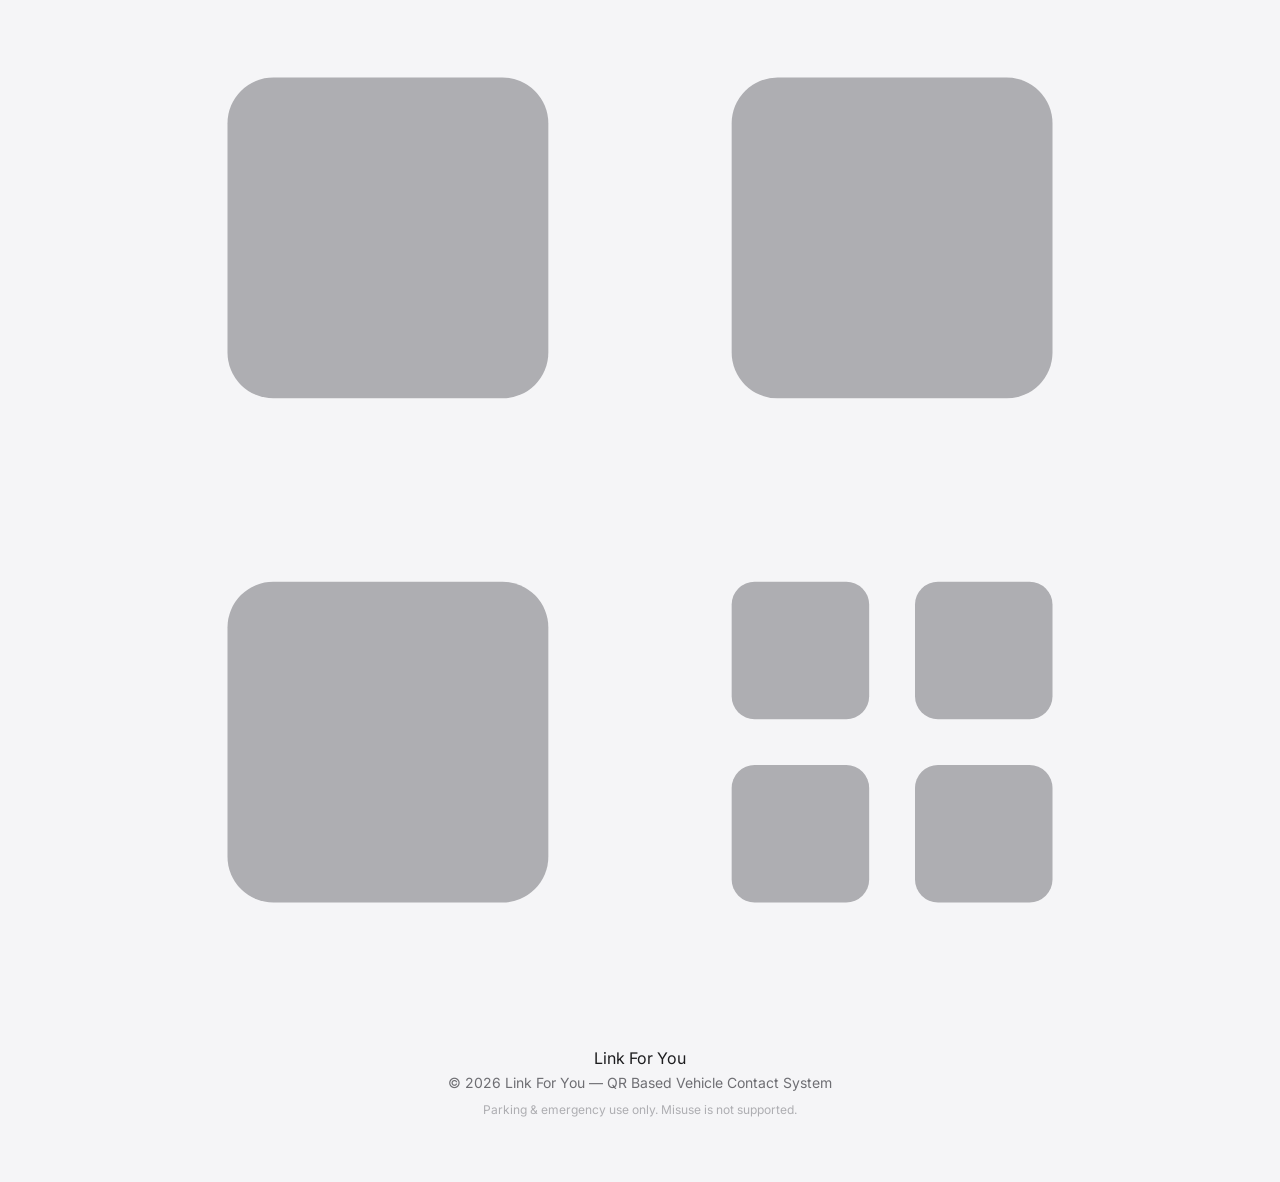
==== commit 4180c683: "Add files via upload" ====
--- a/index-1.html
+++ b/index-1.html
@@ -2,991 +2,324 @@
 <html lang="en">
 
 <head>
+
 <meta charset="UTF-8">
 <meta name="viewport" content="width=device-width, initial-scale=1.0">
+
 <title>Link For You – QR Vehicle Contact System</title>
 
 <link rel="preconnect" href="https://fonts.googleapis.com">
 <link rel="preconnect" href="https://fonts.gstatic.com" crossorigin>
-<link href="https://fonts.googleapis.com/css2?family=Playfair+Display:wght@700;800&family=DM+Sans:wght@400;500;600;700&display=swap" rel="stylesheet">
+<link href="https://fonts.googleapis.com/css2?family=Inter:wght@300;400;500;600;700;800&display=swap" rel="stylesheet">
+
+<link rel="stylesheet" href="./style.css">
 
 <!-- PWA Manifest -->
 <link rel="manifest" href="./manifest.json">
-<meta name="theme-color" content="#8A1538">
+
+<!-- Theme -->
+<meta name="theme-color" content="#800020">
+
 <meta name="mobile-web-app-capable" content="yes">
 <meta name="apple-mobile-web-app-capable" content="yes">
 
-<style>
-/* ============================================
-   LINK FOR YOU — PREMIUM UI
-   Maroon × Cream × White
-============================================ */
-:root {
-  --maroon:       #8A1538;
-  --maroon-d:     #6e102d;
-  --maroon-light: rgba(138,21,56,0.07);
-  --maroon-glow:  rgba(138,21,56,0.18);
-  --cream:        #FAF7F4;
-  --cream-2:      #F2EDE8;
-  --white:        #ffffff;
-  --text:         #1A1A1A;
-  --muted:        #6B6B6B;
-  --border:       #E8E0D8;
+</head>
+
+<body>
+
+<!-- ================= NAVBAR ================= -->
+
+<header class="navbar">
+<div class="nav-container">
+  <div class="logo">
+    <div class="logo-icon">
+      <svg viewBox="0 0 24 24" fill="none" xmlns="http://www.w3.org/2000/svg">
+        <rect x="3" y="3" width="7" height="7" rx="1" fill="currentColor"/>
+        <rect x="14" y="3" width="7" height="7" rx="1" fill="currentColor"/>
+        <rect x="3" y="14" width="7" height="7" rx="1" fill="currentColor"/>
+        <rect x="14" y="14" width="3" height="3" rx="0.5" fill="currentColor"/>
+        <rect x="18" y="14" width="3" height="3" rx="0.5" fill="currentColor"/>
+        <rect x="14" y="18" width="3" height="3" rx="0.5" fill="currentColor"/>
+        <rect x="18" y="18" width="3" height="3" rx="0.5" fill="currentColor"/>
+      </svg>
+    </div>
+    Link<span>&nbsp;For You</span>
+  </div>
+</div>
+</header>
+
+
+<!-- ================= HERO ================= -->
+
+<section class="hero">
+<div class="container hero-wrapper">
+
+  <div class="hero-badge">
+    <svg viewBox="0 0 24 24" fill="currentColor"><path d="M12 1L3 5v6c0 5.55 3.84 10.74 9 12 5.16-1.26 9-6.45 9-12V5l-9-4zm0 4l5 2.18V11c0 3.5-2.33 6.79-5 7.93C9.33 17.79 7 14.5 7 11V7.18L12 5z"/></svg>
+    Secure &amp; Private
+  </div>
+
+  <h1>Scan QR to Contact<br>Vehicle Owner</h1>
+
+  <p>
+    Link For You is a simple and secure QR based system that allows anyone
+    to contact a vehicle owner instantly during parking issues or
+    emergency situations — without displaying phone numbers publicly.
+  </p>
+
+  <div class="hero-actions">
+    <a href="register.html" class="btn-primary">
+      <svg viewBox="0 0 24 24" fill="currentColor"><path d="M18.92 6.01C18.72 5.42 18.16 5 17.5 5h-11c-.66 0-1.21.42-1.42 1.01L3 12v8c0 .55.45 1 1 1h1c.55 0 1-.45 1-1v-1h12v1c0 .55.45 1 1 1h1c.55 0 1-.45 1-1v-8l-2.08-5.99zM6.5 16c-.83 0-1.5-.67-1.5-1.5S5.67 13 6.5 13s1.5.67 1.5 1.5S7.33 16 6.5 16zm11 0c-.83 0-1.5-.67-1.5-1.5s.67-1.5 1.5-1.5 1.5.67 1.5 1.5-.67 1.5-1.5 1.5zM5 11l1.5-4.5h11L19 11H5z"/></svg>
+      Register Your Vehicle
+    </a>
+    <a href="#how" class="btn-secondary">
+      See How It Works
+      <svg viewBox="0 0 24 24" fill="currentColor"><path d="M8.59 16.59L13.17 12 8.59 7.41 10 6l6 6-6 6z"/></svg>
+    </a>
+  </div>
+
+</div>
+</section>
+
+
+<!-- ================= NAV CARD MENU ================= -->
+
+<section class="top-menu">
+<div class="menu-container">
+
+  <a href="#how" class="menu-card">
+    <span class="menu-icon">
+      <svg viewBox="0 0 24 24" fill="currentColor"><path d="M19.14 12.94c.04-.3.06-.61.06-.94s-.02-.64-.07-.94l2.03-1.58c.18-.14.23-.41.12-.61l-1.92-3.32c-.12-.22-.37-.29-.59-.22l-2.39.96c-.5-.38-1.03-.7-1.62-.94l-.36-2.54c-.04-.24-.24-.41-.48-.41h-3.84c-.24 0-.43.17-.47.41l-.36 2.54c-.59.24-1.13.57-1.62.94l-2.39-.96c-.22-.08-.47 0-.59.22L2.74 8.87c-.12.21-.08.47.12.61l2.03 1.58c-.05.3-.09.63-.09.94s.02.64.07.94l-2.03 1.58c-.18.14-.23.41-.12.61l1.92 3.32c.12.22.37.29.59.22l2.39-.96c.5.38 1.03.7 1.62.94l.36 2.54c.05.24.24.41.48.41h3.84c.24 0 .44-.17.47-.41l.36-2.54c.59-.24 1.13-.56 1.62-.94l2.39.96c.22.08.47 0 .59-.22l1.92-3.32c.12-.22.07-.47-.12-.61l-2.01-1.58zM12 15.6c-1.98 0-3.6-1.62-3.6-3.6s1.62-3.6 3.6-3.6 3.6 1.62 3.6 3.6-1.62 3.6-3.6 3.6z"/></svg>
+    </span>
+    How it works
+  </a>
+
+  <a href="about.html" class="menu-card">
+    <span class="menu-icon">
+      <svg viewBox="0 0 24 24" fill="currentColor"><path d="M12 2C6.48 2 2 6.48 2 12s4.48 10 10 10 10-4.48 10-10S17.52 2 12 2zm1 15h-2v-6h2v6zm0-8h-2V7h2v2z"/></svg>
+    </span>
+    About
+  </a>
+
+  <a href="business.html" class="menu-card">
+    <span class="menu-icon">
+      <svg viewBox="0 0 24 24" fill="currentColor"><path d="M20 6h-2.18c.07-.44.18-.88.18-1.36C18 2.54 16.46 1 14.55 1c-1.2 0-2.11.6-2.73 1.47L12 3.21l-.82-1.74C10.56 1.6 9.65 1 8.45 1 6.54 1 5 2.54 5 4.64c0 .48.1.92.18 1.36H3C1.9 6 1 6.9 1 8v13c0 1.1.9 2 2 2h18c1.1 0 2-.9 2-2V8c0-1.1-.9-2-2-2zm-5.45-3c.74 0 1.45.67 1.45 1.64 0 .97-.71 1.36-1.45 1.36h-1.1L14.07 4c.2-.44.69-.7 1.14-.7h-.66zM8.45 3c.45 0 .94.26 1.14.7l1.08 2H9.55C8.81 5.7 8.1 5.31 8.1 4.64 8.1 3.67 8.81 3 8.45 3zM3 21V8h8v13H3zm18 0H13V8h8v13z"/></svg>
+    </span>
+    Business
+  </a>
+
+  <a href="trust.html" class="menu-card">
+    <span class="menu-icon">
+      <svg viewBox="0 0 24 24" fill="currentColor"><path d="M12 1L3 5v6c0 5.55 3.84 10.74 9 12 5.16-1.26 9-6.45 9-12V5l-9-4zm0 4l5 2.18V11c0 3.5-2.33 6.79-5 7.93C9.33 17.79 7 14.5 7 11V7.18L12 5z"/></svg>
+    </span>
+    Trust
+  </a>
+
+  <a href="privacy.html" class="menu-card">
+    <span class="menu-icon">
+      <svg viewBox="0 0 24 24" fill="currentColor"><path d="M18 8h-1V6c0-2.76-2.24-5-5-5S7 3.24 7 6v2H6c-1.1 0-2 .9-2 2v10c0 1.1.9 2 2 2h12c1.1 0 2-.9 2-2V10c0-1.1-.9-2-2-2zm-6 9c-1.1 0-2-.9-2-2s.9-2 2-2 2 .9 2 2-.9 2-2 2zm3.1-9H8.9V6c0-1.71 1.39-3.1 3.1-3.1 1.71 0 3.1 1.39 3.1 3.1v2z"/></svg>
+    </span>
+    Privacy
+  </a>
+
+  <a href="register.html" class="menu-card register-card">
+    <span class="menu-icon">
+      <svg viewBox="0 0 24 24" fill="currentColor"><path d="M18.92 6.01C18.72 5.42 18.16 5 17.5 5h-11c-.66 0-1.21.42-1.42 1.01L3 12v8c0 .55.45 1 1 1h1c.55 0 1-.45 1-1v-1h12v1c0 .55.45 1 1 1h1c.55 0 1-.45 1-1v-8l-2.08-5.99zM6.5 16c-.83 0-1.5-.67-1.5-1.5S5.67 13 6.5 13s1.5.67 1.5 1.5S7.33 16 6.5 16zm11 0c-.83 0-1.5-.67-1.5-1.5s.67-1.5 1.5-1.5 1.5.67 1.5 1.5-.67 1.5-1.5 1.5zM5 11l1.5-4.5h11L19 11H5z"/></svg>
+    </span>
+    Register Vehicle
+  </a>
+
+</div>
+</section>
+
+
+<!-- ================= WHAT IS ================= -->
+
+<section class="section light">
+<div class="container narrow">
+
+  <div class="section-tag">About the System</div>
+  <h2>What is Link For You?</h2>
+
+  <p>
+    Link For You is designed for modern cities where privacy, safety and quick
+    communication matter. Instead of writing phone numbers on vehicles,
+    owners place a unique QR sticker that anyone can scan to reach them
+    during genuine parking or emergency situations.
+  </p>
+
+  <p style="margin-top:20px;">
+    Vehicle owners voluntarily register their contact details once.
+    After registration, the QR works automatically — no apps, no logins,
+    no tracking, and no misuse for marketing or spam.
+  </p>
+
+</div>
+</section>
+
+
+<!-- ================= HOW IT WORKS ================= -->
+
+<section class="section" id="how">
+<div class="container">
+
+  <div class="section-header">
+    <div class="section-tag">Simple Process</div>
+    <h2>How It Works</h2>
+    <p class="section-sub">A simple 3-step process to stay reachable while protecting privacy.</p>
+  </div>
+
+  <div class="steps-grid">
+
+    <div class="step-card">
+      <div class="step-number">
+        <span>1</span>
+      </div>
+      <div class="step-icon">
+        <svg viewBox="0 0 24 24" fill="currentColor"><path d="M19 3H5c-1.1 0-2 .9-2 2v14c0 1.1.9 2 2 2h14c1.1 0 2-.9 2-2V5c0-1.1-.9-2-2-2zm-7 14l-5-5 1.41-1.41L12 14.17l7.59-7.59L21 8l-9 9z"/></svg>
+      </div>
+      <h3>Register Once</h3>
+      <p>The vehicle owner registers their vehicle number, mobile number, and optional business profile details on Link For You.</p>
+    </div>
+
+    <div class="step-card">
+      <div class="step-number">
+        <span>2</span>
+      </div>
+      <div class="step-icon">
+        <svg viewBox="0 0 24 24" fill="currentColor"><path d="M3 3h7v7H3V3zm11 0h7v7h-7V3zm0 11h7v7h-7v-7zm-11 0h7v7H3v-7zm2-9v3h3V5H5zm11 0v3h3V5h-3zm0 11v3h3v-3h-3zm-11 0v3h3v-3H5z"/></svg>
+      </div>
+      <h3>Paste QR Sticker</h3>
+      <p>A unique QR sticker is placed on the vehicle. No personal information is visible publicly.</p>
+    </div>
+
+    <div class="step-card">
+      <div class="step-number">
+        <span>3</span>
+      </div>
+      <div class="step-icon">
+        <svg viewBox="0 0 24 24" fill="currentColor"><path d="M6.6 10.8c1.4 2.8 3.8 5.1 6.6 6.6l2.2-2.2c.3-.3.7-.4 1-.2 1.1.4 2.3.6 3.6.6.6 0 1 .4 1 1V20c0 .6-.4 1-1 1-9.4 0-17-7.6-17-17 0-.6.4-1 1-1h3.5c.6 0 1 .4 1 1 0 1.3.2 2.5.6 3.6.1.3 0 .7-.2 1L6.6 10.8z"/></svg>
+      </div>
+      <h3>Scan &amp; Connect</h3>
+      <p>Anyone facing a parking issue or emergency scans the QR and connects with the vehicle owner instantly through the website.</p>
+    </div>
+
+  </div>
+
+</div>
+</section>
+
+
+<!-- ================= WHY SECTION ================= -->
+
+<section class="section light">
+<div class="container">
+
+  <div class="section-header">
+    <div class="section-tag">Why Choose Us</div>
+    <h2>Why Link For You?</h2>
+    <p class="section-sub">Built for privacy, safety and real-world urban situations.</p>
+  </div>
+
+  <div class="feature-grid">
+
+    <div class="feature-card">
+      <div class="feature-icon">
+        <svg viewBox="0 0 24 24" fill="currentColor"><path d="M18 8h-1V6c0-2.76-2.24-5-5-5S7 3.24 7 6v2H6c-1.1 0-2 .9-2 2v10c0 1.1.9 2 2 2h12c1.1 0 2-.9 2-2V10c0-1.1-.9-2-2-2zm-6 9c-1.1 0-2-.9-2-2s.9-2 2-2 2 .9 2 2-.9 2-2 2zm3.1-9H8.9V6c0-1.71 1.39-3.1 3.1-3.1 1.71 0 3.1 1.39 3.1 3.1v2z"/></svg>
+      </div>
+      <h3>Privacy First</h3>
+      <p>Your phone number is never printed on the vehicle. It is shared only when someone scans the QR for a genuine reason.</p>
+    </div>
+
+    <div class="feature-card">
+      <div class="feature-icon">
+        <svg viewBox="0 0 24 24" fill="currentColor"><path d="M12 2C6.48 2 2 6.48 2 12s4.48 10 10 10 10-4.48 10-10S17.52 2 12 2zm1 15h-2v-2h2v2zm0-4h-2V7h2v6z"/></svg>
+      </div>
+      <h3>Emergency Use Only</h3>
+      <p>The system is strictly meant for parking assistance and emergency communication. Promotional or spam usage is discouraged.</p>
+    </div>
+
+    <div class="feature-card">
+      <div class="feature-icon">
+        <svg viewBox="0 0 24 24" fill="currentColor"><path d="M20 6h-2.18c.07-.44.18-.88.18-1.36C18 2.54 16.46 1 14.55 1c-1.2 0-2.11.6-2.73 1.47L12 3.21l-.82-1.74C10.56 1.6 9.65 1 8.45 1 6.54 1 5 2.54 5 4.64c0 .48.1.92.18 1.36H3C1.9 6 1 6.9 1 8v13c0 1.1.9 2 2 2h18c1.1 0 2-.9 2-2V8c0-1.1-.9-2-2-2zM3 21V8h8v13H3zm18 0H13V8h8v13z"/></svg>
+      </div>
+      <h3>Business Visibility</h3>
+      <p>Vehicle owners can optionally add their profession or business description, helping them gain visibility without exposing privacy.</p>
+    </div>
+
+  </div>
+
+</div>
+</section>
+
+
+<!-- ================= CTA ================= -->
+
+<section class="section cta-section">
+<div class="container text-center">
+
+  <div class="cta-icon">
+    <svg viewBox="0 0 24 24" fill="currentColor"><path d="M3 3h7v7H3V3zm11 0h7v7h-7V3zm0 11h7v7h-7v-7zm-11 0h7v7H3v-7zm2-9v3h3V5H5zm11 0v3h3V5h-3zm0 11v3h3v-3h-3zm-11 0v3h3v-3H5z"/></svg>
+  </div>
+
+  <h2>Ready to activate your QR?</h2>
+
+  <p>Register once and stay reachable without exposing your number publicly.</p>
+
+  <a href="register.html" class="btn-primary large-btn">
+    <svg viewBox="0 0 24 24" fill="currentColor"><path d="M18.92 6.01C18.72 5.42 18.16 5 17.5 5h-11c-.66 0-1.21.42-1.42 1.01L3 12v8c0 .55.45 1 1 1h1c.55 0 1-.45 1-1v-1h12v1c0 .55.45 1 1 1h1c.55 0 1-.45 1-1v-8l-2.08-5.99zM6.5 16c-.83 0-1.5-.67-1.5-1.5S5.67 13 6.5 13s1.5.67 1.5 1.5S7.33 16 6.5 16zm11 0c-.83 0-1.5-.67-1.5-1.5s.67-1.5 1.5-1.5 1.5.67 1.5 1.5-.67 1.5-1.5 1.5zM5 11l1.5-4.5h11L19 11H5z"/></svg>
+    Register Your Vehicle
+  </a>
+
+</div>
+</section>
+
+
+<!-- ================= FOOTER ================= -->
+
+<footer class="footer">
+<div class="container text-center">
+
+  <div class="footer-logo">
+    <div class="logo-icon small">
+      <svg viewBox="0 0 24 24" fill="none"><rect x="3" y="3" width="7" height="7" rx="1" fill="currentColor"/><rect x="14" y="3" width="7" height="7" rx="1" fill="currentColor"/><rect x="3" y="14" width="7" height="7" rx="1" fill="currentColor"/><rect x="14" y="14" width="3" height="3" rx="0.5" fill="currentColor"/><rect x="18" y="14" width="3" height="3" rx="0.5" fill="currentColor"/><rect x="14" y="18" width="3" height="3" rx="0.5" fill="currentColor"/><rect x="18" y="18" width="3" height="3" rx="0.5" fill="currentColor"/></svg>
+    </div>
+    Link For You
+  </div>
+
+  <p>© 2026 Link For You — QR Based Vehicle Contact System</p>
+
+  <p class="small">Parking &amp; emergency use only. Misuse is not supported.</p>
+
+</div>
+</footer>
+
+
+<!-- ================= SERVICE WORKER — UNTOUCHED ================= -->
+
+<script>
+
+if ('serviceWorker' in navigator) {
+
+window.addEventListener('load', function() {
+
+navigator.serviceWorker.register('./service-worker.js')
+.then(function(reg){
+
+console.log("Service Worker Registered", reg);
+
+}).catch(function(err){
+
+console.log("Service Worker Error", err);
+
+});
+
+});
+
 }
 
-*, *::before, *::after {
-  margin: 0; padding: 0;
-  box-sizing: border-box;
-  -webkit-tap-highlight-color: transparent;
-}
-
-html { scroll-behavior: smooth; }
-
-body {
-  font-family: 'DM Sans', sans-serif;
-  background: var(--cream);
-  color: var(--text);
-  line-height: 1.65;
-  overflow-x: hidden;
-  -webkit-font-smoothing: antialiased;
-}
-
-img { max-width: 100%; display: block; }
-
-/* ── NAVBAR ── */
-.navbar {
-  position: sticky;
-  top: 0;
-  z-index: 100;
-  background: rgba(255,255,255,0.96);
-  backdrop-filter: blur(20px);
-  -webkit-backdrop-filter: blur(20px);
-  border-bottom: 1px solid var(--border);
-  box-shadow: 0 2px 20px rgba(0,0,0,0.04);
-}
-
-.nav-container {
-  max-width: 1100px;
-  margin: auto;
-  padding: 0 24px;
-  height: 64px;
-  display: flex;
-  justify-content: space-between;
-  align-items: center;
-}
-
-.logo {
-  display: flex;
-  align-items: center;
-  gap: 10px;
-  text-decoration: none;
-}
-
-.logo-mark {
-  width: 36px;
-  height: 36px;
-  background: var(--maroon);
-  border-radius: 10px;
-  display: flex;
-  align-items: center;
-  justify-content: center;
-  color: white;
-  font-family: 'Playfair Display', serif;
-  font-weight: 800;
-  font-size: 18px;
-  box-shadow: 0 4px 14px var(--maroon-glow);
-  flex-shrink: 0;
-}
-
-.logo-text {
-  font-family: 'DM Sans', sans-serif;
-  font-size: 17px;
-  font-weight: 700;
-  color: var(--text);
-  letter-spacing: -0.02em;
-}
-
-.logo-text span { color: var(--maroon); }
-
-.nav-cta {
-  background: var(--maroon);
-  color: white;
-  padding: 9px 20px;
-  border-radius: 30px;
-  font-size: 12px;
-  font-weight: 700;
-  text-decoration: none;
-  letter-spacing: 0.06em;
-  text-transform: uppercase;
-  box-shadow: 0 4px 14px var(--maroon-glow);
-  transition: all 0.2s;
-  white-space: nowrap;
-}
-
-.nav-cta:hover {
-  background: var(--maroon-d);
-  transform: translateY(-1px);
-  box-shadow: 0 6px 20px var(--maroon-glow);
-}
-
-/* ── HERO ── */
-.hero {
-  padding: 80px 24px 70px;
-  position: relative;
-  overflow: hidden;
-  background: var(--cream);
-}
-
-.hero::before {
-  content: '';
-  position: absolute;
-  top: -120px; right: -120px;
-  width: 600px; height: 600px;
-  background: radial-gradient(circle, rgba(138,21,56,0.06) 0%, transparent 65%);
-  pointer-events: none;
-}
-
-.hero::after {
-  content: '';
-  position: absolute;
-  bottom: -80px; left: -80px;
-  width: 400px; height: 400px;
-  background: radial-gradient(circle, rgba(138,21,56,0.04) 0%, transparent 65%);
-  pointer-events: none;
-}
-
-.hero-wrapper {
-  max-width: 760px;
-  margin: auto;
-  text-align: center;
-  position: relative;
-  z-index: 1;
-}
-
-.hero-badge {
-  display: inline-flex;
-  align-items: center;
-  gap: 7px;
-  background: var(--maroon-light);
-  border: 1px solid rgba(138,21,56,0.15);
-  color: var(--maroon);
-  font-size: 10px;
-  font-weight: 800;
-  text-transform: uppercase;
-  letter-spacing: 0.2em;
-  padding: 6px 16px;
-  border-radius: 30px;
-  margin-bottom: 28px;
-  animation: fadeDown 0.5s ease both;
-}
-
-.hero-badge-dot {
-  width: 6px; height: 6px;
-  background: var(--maroon);
-  border-radius: 50%;
-  animation: pulse 1.8s ease-in-out infinite;
-}
-
-@keyframes pulse {
-  0%,100% { opacity:1; transform:scale(1); }
-  50%      { opacity:0.5; transform:scale(0.7); }
-}
-
-.hero h1 {
-  font-family: 'Playfair Display', serif;
-  font-size: clamp(36px, 6vw, 62px);
-  font-weight: 800;
-  color: var(--text);
-  line-height: 1.1;
-  letter-spacing: -0.03em;
-  margin-bottom: 22px;
-  animation: fadeUp 0.6s ease 0.1s both;
-}
-
-.hero h1 em {
-  font-style: normal;
-  color: var(--maroon);
-}
-
-.hero p {
-  font-size: 17px;
-  color: var(--muted);
-  max-width: 580px;
-  margin: 0 auto 40px;
-  line-height: 1.75;
-  font-weight: 400;
-  animation: fadeUp 0.6s ease 0.2s both;
-}
-
-.hero-actions {
-  display: flex;
-  justify-content: center;
-  gap: 14px;
-  flex-wrap: wrap;
-  animation: fadeUp 0.6s ease 0.3s both;
-}
-
-.btn-primary {
-  background: var(--maroon);
-  color: white;
-  padding: 14px 32px;
-  border-radius: 50px;
-  font-weight: 700;
-  font-size: 13px;
-  text-decoration: none;
-  letter-spacing: 0.06em;
-  text-transform: uppercase;
-  box-shadow: 0 6px 24px var(--maroon-glow);
-  transition: all 0.25s ease;
-  display: inline-block;
-}
-
-.btn-primary:hover {
-  background: var(--maroon-d);
-  transform: translateY(-2px);
-  box-shadow: 0 10px 30px var(--maroon-glow);
-}
-
-.btn-secondary {
-  background: var(--white);
-  color: var(--maroon);
-  padding: 14px 32px;
-  border-radius: 50px;
-  font-weight: 700;
-  font-size: 13px;
-  text-decoration: none;
-  letter-spacing: 0.06em;
-  text-transform: uppercase;
-  border: 1.5px solid rgba(138,21,56,0.25);
-  transition: all 0.25s ease;
-  display: inline-block;
-}
-
-.btn-secondary:hover {
-  border-color: var(--maroon);
-  background: var(--maroon-light);
-  transform: translateY(-2px);
-}
-
-/* ── HERO STATS ── */
-.hero-stats {
-  display: flex;
-  justify-content: center;
-  gap: 40px;
-  margin-top: 56px;
-  padding-top: 40px;
-  border-top: 1px solid var(--border);
-  flex-wrap: wrap;
-  animation: fadeUp 0.6s ease 0.4s both;
-}
-
-.stat {
-  text-align: center;
-}
-
-.stat-num {
-  font-family: 'Playfair Display', serif;
-  font-size: 28px;
-  font-weight: 800;
-  color: var(--maroon);
-  letter-spacing: -0.03em;
-  display: block;
-}
-
-.stat-lbl {
-  font-size: 11px;
-  font-weight: 600;
-  color: var(--muted);
-  text-transform: uppercase;
-  letter-spacing: 0.1em;
-  margin-top: 2px;
-}
-
-/* ── NAV CARD MENU ── */
-.top-menu {
-  padding: 40px 20px;
-  background: var(--cream-2);
-  border-top: 1px solid var(--border);
-  border-bottom: 1px solid var(--border);
-}
-
-.menu-label {
-  text-align: center;
-  font-size: 10px;
-  font-weight: 800;
-  text-transform: uppercase;
-  letter-spacing: 0.2em;
-  color: var(--muted);
-  margin-bottom: 20px;
-}
-
-.menu-container {
-  max-width: 640px;
-  margin: auto;
-  display: grid;
-  grid-template-columns: repeat(3, 1fr);
-  gap: 12px;
-}
-
-.menu-card {
-  background: var(--white);
-  padding: 18px 14px;
-  border-radius: 18px;
-  text-decoration: none;
-  color: var(--text);
-  font-size: 13px;
-  font-weight: 700;
-  display: flex;
-  flex-direction: column;
-  align-items: center;
-  gap: 8px;
-  border: 1px solid var(--border);
-  box-shadow: 0 2px 10px rgba(0,0,0,0.04);
-  transition: all 0.22s ease;
-  text-align: center;
-  letter-spacing: -0.01em;
-}
-
-.menu-card .menu-emoji {
-  font-size: 22px;
-  line-height: 1;
-}
-
-.menu-card:hover {
-  transform: translateY(-4px);
-  box-shadow: 0 10px 28px var(--maroon-glow);
-  border-color: rgba(138,21,56,0.25);
-  color: var(--maroon);
-}
-
-.menu-card.register-card {
-  background: var(--maroon);
-  color: white;
-  border-color: var(--maroon);
-  box-shadow: 0 4px 18px var(--maroon-glow);
-  grid-column: span 3;
-  flex-direction: row;
-  justify-content: center;
-  gap: 10px;
-  padding: 16px;
-}
-
-.menu-card.register-card:hover {
-  background: var(--maroon-d);
-  color: white;
-  transform: translateY(-3px);
-  box-shadow: 0 10px 28px var(--maroon-glow);
-}
-
-/* ── WHAT IS SECTION ── */
-.section {
-  padding: 80px 0;
-}
-
-.section.light {
-  background: var(--white);
-}
-
-.container {
-  max-width: 1100px;
-  margin: auto;
-  padding: 0 24px;
-}
-
-.container.narrow {
-  max-width: 720px;
-}
-
-.what-is-box {
-  background: var(--cream);
-  border: 1px solid var(--border);
-  border-radius: 28px;
-  padding: 52px 48px;
-  position: relative;
-  overflow: hidden;
-}
-
-.what-is-box::before {
-  content: '';
-  position: absolute;
-  top: 0; left: 0;
-  width: 5px; height: 100%;
-  background: var(--maroon);
-  border-radius: 28px 0 0 28px;
-}
-
-.what-is-box h2 {
-  font-family: 'Playfair Display', serif;
-  font-size: 34px;
-  font-weight: 800;
-  color: var(--text);
-  letter-spacing: -0.03em;
-  margin-bottom: 20px;
-}
-
-.what-is-box p {
-  font-size: 16px;
-  color: var(--muted);
-  line-height: 1.8;
-  margin-bottom: 16px;
-}
-
-.what-is-box p:last-child { margin-bottom: 0; }
-
-/* ── SECTION HEADER ── */
-.section-header {
-  text-align: center;
-  margin-bottom: 56px;
-}
-
-.section-tag {
-  display: inline-block;
-  font-size: 10px;
-  font-weight: 800;
-  text-transform: uppercase;
-  letter-spacing: 0.2em;
-  color: var(--maroon);
-  background: var(--maroon-light);
-  border: 1px solid rgba(138,21,56,0.15);
-  padding: 5px 14px;
-  border-radius: 30px;
-  margin-bottom: 14px;
-}
-
-.section-header h2 {
-  font-family: 'Playfair Display', serif;
-  font-size: clamp(28px, 4vw, 42px);
-  font-weight: 800;
-  color: var(--text);
-  letter-spacing: -0.03em;
-  margin-bottom: 12px;
-}
-
-.section-sub {
-  font-size: 16px;
-  color: var(--muted);
-  max-width: 500px;
-  margin: auto;
-}
-
-/* ── STEPS GRID ── */
-.steps-grid {
-  display: grid;
-  grid-template-columns: repeat(auto-fit, minmax(260px, 1fr));
-  gap: 20px;
-}
-
-.step-card {
-  background: var(--white);
-  padding: 36px 30px;
-  border-radius: 24px;
-  border: 1px solid var(--border);
-  box-shadow: 0 2px 16px rgba(0,0,0,0.04);
-  transition: all 0.3s ease;
-  position: relative;
-  overflow: hidden;
-}
-
-.step-card::after {
-  content: '';
-  position: absolute;
-  bottom: 0; left: 0; right: 0;
-  height: 3px;
-  background: var(--maroon);
-  opacity: 0;
-  transition: opacity 0.3s;
-}
-
-.step-card:hover {
-  transform: translateY(-6px);
-  box-shadow: 0 16px 40px var(--maroon-glow);
-  border-color: rgba(138,21,56,0.2);
-}
-
-.step-card:hover::after { opacity: 1; }
-
-.step-number {
-  width: 46px; height: 46px;
-  border-radius: 14px;
-  background: var(--maroon-light);
-  color: var(--maroon);
-  display: flex;
-  align-items: center;
-  justify-content: center;
-  font-weight: 900;
-  font-size: 18px;
-  margin-bottom: 20px;
-  border: 1px solid rgba(138,21,56,0.15);
-  font-family: 'Playfair Display', serif;
-}
-
-.step-card h3 {
-  font-size: 18px;
-  font-weight: 800;
-  color: var(--text);
-  margin-bottom: 10px;
-  letter-spacing: -0.02em;
-}
-
-.step-card p {
-  font-size: 14px;
-  color: var(--muted);
-  line-height: 1.7;
-}
-
-/* ── FEATURE GRID ── */
-.feature-grid {
-  display: grid;
-  grid-template-columns: repeat(auto-fit, minmax(260px, 1fr));
-  gap: 20px;
-}
-
-.feature-card {
-  background: var(--cream);
-  padding: 36px 30px;
-  border-radius: 24px;
-  border: 1px solid var(--border);
-  transition: all 0.3s ease;
-  position: relative;
-}
-
-.feature-card::before {
-  content: '';
-  position: absolute;
-  top: 24px; left: 30px;
-  width: 36px; height: 4px;
-  background: var(--maroon);
-  border-radius: 4px;
-  opacity: 0.5;
-  transition: opacity 0.3s, width 0.3s;
-}
-
-.feature-card:hover {
-  transform: translateY(-4px);
-  box-shadow: 0 12px 36px var(--maroon-glow);
-  border-color: rgba(138,21,56,0.2);
-  background: var(--white);
-}
-
-.feature-card:hover::before {
-  opacity: 1;
-  width: 56px;
-}
-
-.feature-card h3 {
-  font-size: 17px;
-  font-weight: 800;
-  color: var(--text);
-  margin-top: 28px;
-  margin-bottom: 10px;
-  letter-spacing: -0.02em;
-}
-
-.feature-card p {
-  font-size: 14px;
-  color: var(--muted);
-  line-height: 1.75;
-}
-
-/* ── CTA SECTION ── */
-.cta-section {
-  background: var(--cream-2);
-  padding: 80px 24px;
-}
-
-.cta-box {
-  max-width: 700px;
-  margin: auto;
-  background: var(--maroon);
-  border-radius: 32px;
-  padding: 60px 48px;
-  text-align: center;
-  position: relative;
-  overflow: hidden;
-  box-shadow: 0 20px 60px var(--maroon-glow);
-}
-
-.cta-box::before {
-  content: '';
-  position: absolute;
-  top: -80px; right: -80px;
-  width: 280px; height: 280px;
-  background: rgba(255,255,255,0.05);
-  border-radius: 50%;
-}
-
-.cta-box::after {
-  content: '';
-  position: absolute;
-  bottom: -60px; left: -60px;
-  width: 220px; height: 220px;
-  background: rgba(255,255,255,0.04);
-  border-radius: 50%;
-}
-
-.cta-box h2 {
-  font-family: 'Playfair Display', serif;
-  font-size: clamp(26px, 4vw, 38px);
-  font-weight: 800;
-  color: white;
-  letter-spacing: -0.03em;
-  margin-bottom: 14px;
-  position: relative; z-index: 1;
-}
-
-.cta-box p {
-  color: rgba(255,255,255,0.75);
-  font-size: 16px;
-  margin-bottom: 36px;
-  position: relative; z-index: 1;
-}
-
-.cta-box .large-btn {
-  background: white;
-  color: var(--maroon);
-  padding: 16px 38px;
-  border-radius: 50px;
-  font-weight: 800;
-  font-size: 13px;
-  text-decoration: none;
-  letter-spacing: 0.08em;
-  text-transform: uppercase;
-  display: inline-block;
-  box-shadow: 0 6px 24px rgba(0,0,0,0.15);
-  transition: all 0.25s ease;
-  position: relative; z-index: 1;
-}
-
-.cta-box .large-btn:hover {
-  transform: translateY(-3px);
-  box-shadow: 0 12px 32px rgba(0,0,0,0.2);
-}
-
-/* ── FOOTER ── */
-.footer {
-  background: var(--white);
-  padding: 40px 24px;
-  border-top: 1px solid var(--border);
-  text-align: center;
-}
-
-.footer-logo {
-  display: flex;
-  align-items: center;
-  justify-content: center;
-  gap: 8px;
-  margin-bottom: 16px;
-}
-
-.footer-logo-mark {
-  width: 28px; height: 28px;
-  background: var(--maroon);
-  border-radius: 8px;
-  display: flex;
-  align-items: center;
-  justify-content: center;
-  color: white;
-  font-family: 'Playfair Display', serif;
-  font-weight: 800;
-  font-size: 14px;
-}
-
-.footer-logo-text {
-  font-size: 15px;
-  font-weight: 700;
-  color: var(--text);
-  letter-spacing: -0.02em;
-}
-
-.footer p {
-  font-size: 13px;
-  color: var(--muted);
-  margin-bottom: 4px;
-}
-
-.footer .small {
-  font-size: 11px;
-  color: #bbb;
-  margin-top: 6px;
-}
-
-/* ── TEXT CENTER ── */
-.text-center { text-align: center; }
-
-/* ── ANIMATIONS ── */
-@keyframes fadeUp {
-  from { opacity: 0; transform: translateY(20px); }
-  to   { opacity: 1; transform: translateY(0); }
-}
-
-@keyframes fadeDown {
-  from { opacity: 0; transform: translateY(-10px); }
-  to   { opacity: 1; transform: translateY(0); }
-}
-
-/* ── RESPONSIVE ── */
-@media (max-width: 640px) {
-  .hero { padding: 60px 20px 50px; }
-
-  .what-is-box {
-    padding: 36px 24px 36px 32px;
-  }
-
-  .what-is-box h2 { font-size: 26px; }
-
-  .menu-container {
-    grid-template-columns: repeat(3, 1fr);
-    gap: 10px;
-  }
-
-  .menu-card { font-size: 11px; padding: 14px 10px; }
-  .menu-card .menu-emoji { font-size: 18px; }
-  .menu-card.register-card { grid-column: span 3; }
-
-  .cta-box { padding: 40px 24px; }
-
-  .step-card, .feature-card { padding: 28px 22px; }
-
-  .hero-stats { gap: 24px; }
-}
-
-@media (max-width: 380px) {
-  .menu-container {
-    grid-template-columns: repeat(2, 1fr);
-  }
-  .menu-card.register-card { grid-column: span 2; }
-}
-</style>
-</head>
-
-<body>
-
-<!-- ================= NAVBAR ================= -->
-<header class="navbar">
-  <div class="nav-container">
-    <a class="logo" href="#">
-      <div class="logo-mark">L</div>
-      <span class="logo-text">Link <span>For You</span></span>
-    </a>
-    <a href="register.html" class="nav-cta">Register Vehicle</a>
-  </div>
-</header>
-
-
-<!-- ================= HERO ================= -->
-<section class="hero">
-  <div class="container hero-wrapper">
-
-    <div class="hero-badge">
-      <div class="hero-badge-dot"></div>
-      Smart QR Vehicle Safety · India
-    </div>
-
-    <h1>
-      Scan QR to Contact<br>
-      <em>Vehicle Owner</em>
-    </h1>
-
-    <p>
-      Link For You is a simple and secure QR based system that allows anyone
-      to contact a vehicle owner instantly during parking issues or
-      emergency situations — without displaying phone numbers publicly.
-    </p>
-
-    <div class="hero-actions">
-      <a href="register.html" class="btn-primary">Register Your Vehicle</a>
-      <a href="#how" class="btn-secondary">See How It Works</a>
-    </div>
-
-    <div class="hero-stats">
-      <div class="stat">
-        <span class="stat-num">100%</span>
-        <span class="stat-lbl">Private</span>
-      </div>
-      <div class="stat">
-        <span class="stat-num">0</span>
-        <span class="stat-lbl">Apps Needed</span>
-      </div>
-      <div class="stat">
-        <span class="stat-num">5000+</span>
-        <span class="stat-lbl">Users</span>
-      </div>
-      <div class="stat">
-        <span class="stat-num">₹199</span>
-        <span class="stat-lbl">One Time</span>
-      </div>
-    </div>
-
-  </div>
-</section>
-
-
-<!-- ================= NAV CARD MENU ================= -->
-<section class="top-menu">
-  <div class="menu-label">Quick Navigation</div>
-  <div class="menu-container">
-
-    <a href="#how" class="menu-card">
-      <span class="menu-emoji">⚙️</span>
-      How it works
-    </a>
-
-    <a href="about.html" class="menu-card">
-      <span class="menu-emoji">📄</span>
-      About
-    </a>
-
-    <a href="business.html" class="menu-card">
-      <span class="menu-emoji">💼</span>
-      Business
-    </a>
-
-    <a href="trust.html" class="menu-card">
-      <span class="menu-emoji">🛡</span>
-      Trust
-    </a>
-
-    <a href="privacy.html" class="menu-card">
-      <span class="menu-emoji">🔒</span>
-      Privacy
-    </a>
-
-    <a href="register.html" class="menu-card register-card">
-      <span class="menu-emoji">🚗</span>
-      Register Vehicle
-    </a>
-
-  </div>
-</section>
-
-
-<!-- ================= WHAT IS ================= -->
-<section class="section light">
-  <div class="container narrow">
-    <div class="what-is-box">
-      <h2>What is Link For You?</h2>
-      <p>
-        Link For You is designed for modern cities where privacy, safety and quick
-        communication matter. Instead of writing phone numbers on vehicles,
-        owners place a unique QR sticker that anyone can scan to reach them
-        during genuine parking or emergency situations.
-      </p>
-      <p>
-        Vehicle owners voluntarily register their contact details once.
-        After registration, the QR works automatically — no apps, no logins,
-        no tracking, and no misuse for marketing or spam.
-      </p>
-    </div>
-  </div>
-</section>
-
-
-<!-- ================= HOW IT WORKS ================= -->
-<section class="section" id="how">
-  <div class="container">
-
-    <div class="section-header">
-      <div class="section-tag">Simple Process</div>
-      <h2>How It Works</h2>
-      <p class="section-sub">A simple 3-step process to stay reachable while protecting privacy.</p>
-    </div>
-
-    <div class="steps-grid">
-
-      <div class="step-card">
-        <div class="step-number">1</div>
-        <h3>Register Once</h3>
-        <p>The vehicle owner registers their vehicle number, mobile number, and optional business profile details on Link For You.</p>
-      </div>
-
-      <div class="step-card">
-        <div class="step-number">2</div>
-        <h3>Paste QR Sticker</h3>
-        <p>A unique QR sticker is placed on the vehicle. No personal information is visible publicly.</p>
-      </div>
-
-      <div class="step-card">
-        <div class="step-number">3</div>
-        <h3>Scan & Connect</h3>
-        <p>Anyone facing a parking issue or emergency scans the QR and connects with the vehicle owner instantly through the website.</p>
-      </div>
-
-    </div>
-  </div>
-</section>
-
-
-<!-- ================= WHY SECTION ================= -->
-<section class="section light">
-  <div class="container">
-
-    <div class="section-header">
-      <div class="section-tag">Why Choose Us</div>
-      <h2>Why Link For You?</h2>
-      <p class="section-sub">Built for privacy, safety and real-world urban situations.</p>
-    </div>
-
-    <div class="feature-grid">
-
-      <div class="feature-card">
-        <h3>Privacy First</h3>
-        <p>Your phone number is never printed on the vehicle. It is shared only when someone scans the QR for a genuine reason.</p>
-      </div>
-
-      <div class="feature-card">
-        <h3>Emergency Use Only</h3>
-        <p>The system is strictly meant for parking assistance and emergency communication. Promotional or spam usage is discouraged.</p>
-      </div>
-
-      <div class="feature-card">
-        <h3>Business Visibility</h3>
-        <p>Vehicle owners can optionally add their profession or business description, helping them gain visibility without exposing privacy.</p>
-      </div>
-
-    </div>
-  </div>
-</section>
-
-
-<!-- ================= CTA ================= -->
-<section class="cta-section">
-  <div class="cta-box">
-    <h2>Ready to activate your QR?</h2>
-    <p>Register once and stay reachable without exposing your number publicly.</p>
-    <a href="register.html" class="large-btn">Register Your Vehicle</a>
-  </div>
-</section>
-
-
-<!-- ================= FOOTER ================= -->
-<footer class="footer">
-  <div class="container text-center">
-
-    <div class="footer-logo">
-      <div class="footer-logo-mark">L</div>
-      <span class="footer-logo-text">Link For You</span>
-    </div>
-
-    <p>© 2026 Link For You — QR Based Vehicle Contact System</p>
-    <p class="small">Parking &amp; emergency use only. Misuse is not supported.</p>
-
-  </div>
-</footer>
-
-
-<!-- ================= SERVICE WORKER ================= -->
-<script>
-if ('serviceWorker' in navigator) {
-  window.addEventListener('load', function() {
-    navigator.serviceWorker.register('./service-worker.js')
-    .then(function(reg){
-      console.log("Service Worker Registered", reg);
-    }).catch(function(err){
-      console.log("Service Worker Error", err);
-    });
-  });
-}
 </script>
+
 
 </body>
 </html>
--- a/style.css
+++ b/style.css
@@ -0,0 +1,521 @@
+/* ======================================================
+   Link For You / Bharat.io — Premium CSS
+   Maroon #800020 | White #FFFFFF | Silver/Cream accents
+   ====================================================== */
+
+@import url('https://fonts.googleapis.com/css2?family=Inter:wght@300;400;500;600;700;800&display=swap');
+
+/* ================= ROOT ================= */
+
+:root {
+  --primary:        #800020;
+  --primary-dark:   #5c0018;
+  --primary-light:  #fdf0f3;
+  --primary-glow:   rgba(128,0,32,0.14);
+
+  --white:          #ffffff;
+  --bg:             #f5f5f7;
+  --card:           #ffffff;
+  --border:         #d8d8dc;
+  --border-soft:    #ebebef;
+
+  --text:           #1d1d1f;
+  --muted:          #6e6e73;
+  --subtle:         #aeaeb2;
+
+  --radius:         22px;
+  --radius-sm:      12px;
+  --radius-xl:      36px;
+
+  --shadow-sm:      0 2px 12px rgba(0,0,0,0.05);
+  --shadow:         0 6px 28px rgba(0,0,0,0.07);
+  --shadow-md:      0 14px 44px rgba(0,0,0,0.10);
+  --shadow-maroon:  0 6px 24px rgba(128,0,32,0.18);
+
+  --trans:          0.26s cubic-bezier(0.4,0,0.2,1);
+}
+
+/* ================= RESET ================= */
+
+*, *::before, *::after {
+  margin: 0;
+  padding: 0;
+  box-sizing: border-box;
+}
+
+html { scroll-behavior: smooth; }
+
+body {
+  font-family: 'Inter', -apple-system, BlinkMacSystemFont, sans-serif;
+  background: var(--bg);
+  color: var(--text);
+  line-height: 1.55;
+  -webkit-font-smoothing: antialiased;
+  overflow-x: hidden;
+}
+
+/* ================= CONTAINER ================= */
+
+.container {
+  width: 90%;
+  max-width: 1100px;
+  margin: 0 auto;
+}
+
+.narrow { max-width: 700px; }
+
+/* ================= SECTIONS ================= */
+
+.section {
+  padding: 90px 20px;
+}
+
+.section.light {
+  background: var(--white);
+  border-radius: var(--radius-xl);
+  margin: 20px;
+}
+
+/* ================= NAVBAR ================= */
+
+.navbar {
+  height: 62px;
+  background: rgba(255,255,255,0.82);
+  backdrop-filter: blur(18px);
+  -webkit-backdrop-filter: blur(18px);
+  border-bottom: 1px solid var(--border-soft);
+  position: sticky;
+  top: 0;
+  z-index: 1000;
+  display: flex;
+  align-items: center;
+}
+
+.nav-container {
+  height: 100%;
+  display: flex;
+  align-items: center;
+  justify-content: space-between;
+}
+
+/* Logo */
+.logo {
+  font-size: 20px;
+  font-weight: 700;
+  letter-spacing: -0.5px;
+  display: flex;
+  align-items: center;
+  gap: 8px;
+  text-decoration: none;
+  color: var(--text);
+}
+
+.logo span  { color: var(--primary); }
+
+/* "L" box before logo text */
+.logo-box {
+  background: var(--primary);
+  color: #fff;
+  width: 30px;
+  height: 30px;
+  border-radius: 8px;
+  display: inline-flex;
+  align-items: center;
+  justify-content: center;
+  font-size: 15px;
+  font-weight: 700;
+  flex-shrink: 0;
+}
+
+/* Nav links */
+nav { display: flex; align-items: center; gap: 28px; }
+
+nav a {
+  font-size: 14px;
+  color: var(--muted);
+  text-decoration: none;
+  font-weight: 500;
+  transition: color var(--trans);
+}
+nav a:hover { color: var(--primary); }
+
+/* ================= HERO ================= */
+
+.hero {
+  padding: 110px 20px 90px;
+  text-align: center;
+  background: linear-gradient(180deg, #ffffff 0%, #f9f9fb 100%);
+}
+
+.hero h1 {
+  font-size: 52px;
+  font-weight: 800;
+  letter-spacing: -1.5px;
+  line-height: 1.1;
+  margin-bottom: 22px;
+  color: var(--text);
+}
+
+.hero p {
+  font-size: 20px;
+  color: var(--muted);
+  max-width: 600px;
+  margin: 0 auto 40px;
+  font-weight: 400;
+  line-height: 1.6;
+}
+
+/* ================= HERO BUTTONS ================= */
+
+.hero-actions {
+  display: flex;
+  justify-content: center;
+  align-items: center;
+  gap: 14px;
+  flex-wrap: wrap;
+}
+
+/* ================= BUTTONS ================= */
+
+.btn-primary {
+  background: var(--primary);
+  color: #fff;
+  padding: 14px 32px;
+  border-radius: 980px;
+  font-weight: 600;
+  font-size: 16px;
+  text-decoration: none;
+  display: inline-block;
+  box-shadow: var(--shadow-maroon);
+  transition: background var(--trans), transform var(--trans), box-shadow var(--trans);
+  border: none;
+  cursor: pointer;
+}
+.btn-primary:hover {
+  background: var(--primary-dark);
+  transform: scale(1.03);
+  box-shadow: 0 10px 32px rgba(128,0,32,0.26);
+}
+.btn-primary:active { transform: scale(0.98); }
+
+.btn-secondary {
+  background: transparent;
+  color: var(--primary);
+  padding: 14px 32px;
+  border-radius: 980px;
+  font-weight: 600;
+  font-size: 16px;
+  text-decoration: none;
+  display: inline-block;
+  border: 1.5px solid var(--primary);
+  transition: background var(--trans), transform var(--trans);
+}
+.btn-secondary:hover {
+  background: var(--primary-light);
+  transform: scale(1.03);
+}
+
+.btn-white {
+  background: #fff;
+  color: var(--primary);
+  padding: 16px 42px;
+  border-radius: 980px;
+  font-weight: 700;
+  font-size: 17px;
+  text-decoration: none;
+  display: inline-block;
+  transition: transform var(--trans), box-shadow var(--trans);
+  box-shadow: 0 4px 20px rgba(0,0,0,0.12);
+}
+.btn-white:hover {
+  transform: scale(1.04);
+  box-shadow: 0 8px 28px rgba(0,0,0,0.2);
+}
+
+/* ================= TOP MENU CARDS ================= */
+
+.top-menu {
+  padding: 40px 0;
+  background: var(--white);
+}
+
+.menu-container {
+  display: grid;
+  grid-template-columns: repeat(auto-fit, minmax(130px, 1fr));
+  gap: 14px;
+  width: 90%;
+  max-width: 1100px;
+  margin: 0 auto;
+}
+
+.menu-card {
+  background: var(--bg);
+  padding: 22px 14px;
+  border-radius: 20px;
+  text-decoration: none;
+  color: var(--text);
+  text-align: center;
+  font-size: 14px;
+  font-weight: 600;
+  display: flex;
+  flex-direction: column;
+  align-items: center;
+  gap: 10px;
+  border: 1px solid transparent;
+  transition: transform var(--trans), border-color var(--trans), box-shadow var(--trans), background var(--trans);
+}
+
+.menu-card svg {
+  width: 26px;
+  height: 26px;
+  fill: var(--primary);
+}
+
+.menu-card:hover {
+  background: var(--white);
+  border-color: var(--primary);
+  box-shadow: var(--shadow);
+  transform: translateY(-4px);
+}
+
+/* Register card */
+.register-card {
+  background: var(--primary);
+  color: #fff;
+  box-shadow: var(--shadow-maroon);
+}
+.register-card svg { fill: #fff; }
+.register-card:hover {
+  background: var(--primary-dark);
+  border-color: transparent;
+  color: #fff;
+}
+
+/* ================= SECTION HEADER ================= */
+
+h2 {
+  font-size: 38px;
+  font-weight: 700;
+  letter-spacing: -0.8px;
+  margin-bottom: 16px;
+  color: var(--text);
+}
+
+h3 {
+  font-size: 22px;
+  font-weight: 600;
+  letter-spacing: -0.3px;
+  margin-bottom: 14px;
+  color: var(--text);
+}
+
+p { font-size: 17px; color: var(--muted); line-height: 1.65; }
+
+.section-header {
+  text-align: center;
+  max-width: 680px;
+  margin: 0 auto 56px;
+}
+
+.section-sub {
+  font-size: 19px;
+  color: var(--muted);
+  line-height: 1.6;
+}
+
+/* ================= STEPS GRID ================= */
+
+.steps-grid {
+  display: grid;
+  grid-template-columns: repeat(auto-fit, minmax(280px, 1fr));
+  gap: 22px;
+}
+
+.step-card {
+  background: var(--card);
+  padding: 44px 36px;
+  border-radius: var(--radius);
+  border: 1px solid var(--border-soft);
+  box-shadow: var(--shadow-sm);
+  text-align: left;
+  transition: transform var(--trans), box-shadow var(--trans), border-color var(--trans);
+}
+
+.step-card:hover {
+  transform: translateY(-6px);
+  box-shadow: var(--shadow-md);
+  border-color: var(--primary);
+}
+
+.step-number {
+  width: 44px;
+  height: 44px;
+  background: var(--primary);
+  color: #fff;
+  border-radius: 50%;
+  display: flex;
+  align-items: center;
+  justify-content: center;
+  font-weight: 700;
+  font-size: 18px;
+  margin-bottom: 24px;
+  box-shadow: 0 4px 14px var(--primary-glow);
+}
+
+/* ================= FEATURE GRID ================= */
+
+.feature-grid {
+  display: grid;
+  grid-template-columns: repeat(auto-fit, minmax(260px, 1fr));
+  gap: 22px;
+}
+
+.feature-card {
+  background: var(--card);
+  padding: 36px;
+  border-radius: var(--radius);
+  border: 1px solid var(--border-soft);
+  box-shadow: var(--shadow-sm);
+  transition: transform var(--trans), box-shadow var(--trans);
+}
+.feature-card:hover {
+  transform: translateY(-4px);
+  box-shadow: var(--shadow-md);
+}
+.feature-card h3 { color: var(--primary); }
+
+/* ================= FORM ================= */
+
+.form-card {
+  background: var(--card);
+  padding: 50px;
+  border-radius: 32px;
+  border: 1px solid var(--border);
+  max-width: 600px;
+  margin: 60px auto;
+  box-shadow: var(--shadow);
+}
+
+.form-card h2 {
+  text-align: center;
+  font-size: 28px;
+  margin-bottom: 32px;
+}
+
+input, textarea, select {
+  width: 100%;
+  padding: 15px 18px;
+  border-radius: var(--radius-sm);
+  border: 1.5px solid var(--border);
+  font-size: 16px;
+  font-family: inherit;
+  background: var(--bg);
+  color: var(--text);
+  margin-bottom: 20px;
+  transition: border-color var(--trans), box-shadow var(--trans), background var(--trans);
+  outline: none;
+  appearance: none;
+}
+input:focus, textarea:focus, select:focus {
+  border-color: var(--primary);
+  background: #fff;
+  box-shadow: 0 0 0 4px var(--primary-light);
+}
+input::placeholder, textarea::placeholder { color: var(--subtle); }
+
+label {
+  display: block;
+  font-weight: 600;
+  margin-bottom: 8px;
+  font-size: 14px;
+  color: var(--text);
+}
+
+/* ================= CTA SECTION ================= */
+
+.cta-section {
+  text-align: center;
+  padding: 100px 20px;
+  background: var(--primary);
+  color: white;
+  border-radius: var(--radius-xl);
+  margin: 40px 20px;
+}
+
+.cta-section h2 { color: #fff; margin-bottom: 18px; }
+.cta-section p  { color: rgba(255,255,255,0.82); margin-bottom: 38px; font-size: 19px; }
+
+/* ================= FOOTER ================= */
+
+.footer {
+  padding: 56px 20px;
+  text-align: center;
+  border-top: 1px solid var(--border-soft);
+}
+
+.footer p        { font-size: 14px; color: var(--muted); margin-bottom: 6px; }
+.footer .small   { font-size: 12px; color: var(--subtle); }
+
+/* text-center utility */
+.text-center { text-align: center; }
+
+/* ================= WHATSAPP FLOAT ================= */
+
+.whatsapp-float {
+  position: fixed;
+  bottom: 28px;
+  right: 24px;
+  background: #25D366;
+  width: 58px;
+  height: 58px;
+  border-radius: 50%;
+  display: flex;
+  align-items: center;
+  justify-content: center;
+  box-shadow: 0 8px 24px rgba(37,211,102,0.32);
+  z-index: 999;
+  transition: transform var(--trans);
+}
+.whatsapp-float:hover { transform: scale(1.1) rotate(10deg); }
+.whatsapp-float svg   { fill: #fff; width: 30px; height: 30px; }
+
+/* ================= RESPONSIVE ================= */
+
+@media (max-width: 768px) {
+  .section { padding: 64px 20px; }
+  .section.light { margin: 10px; border-radius: 28px; }
+  .cta-section   { margin: 20px 10px; border-radius: 28px; padding: 72px 20px; }
+  .hero h1 { font-size: 38px; }
+  .hero p  { font-size: 18px; }
+  .menu-container { grid-template-columns: repeat(2, 1fr); }
+  .step-card, .feature-card { padding: 30px 24px; }
+  .form-card { padding: 30px 20px; margin: 20px; }
+  h2 { font-size: 32px; }
+}
+
+@media (max-width: 480px) {
+  .hero { padding: 80px 16px 60px; }
+  .hero h1 { font-size: 32px; letter-spacing: -1px; }
+  .hero-actions {
+    flex-direction: column;
+    width: 100%;
+    padding: 0 16px;
+  }
+  .btn-primary,
+  .btn-secondary {
+    width: 100%;
+    text-align: center;
+  }
+  .menu-container { grid-template-columns: 1fr; }
+  h2 { font-size: 28px; }
+  p  { font-size: 16px; }
+}
+
+/* ================= SELECTION ================= */
+::selection { background: rgba(128,0,32,0.12); color: var(--primary-dark); }
+
+/* ================= SCROLLBAR ================= */
+::-webkit-scrollbar { width: 5px; }
+::-webkit-scrollbar-track { background: #f5f5f7; }
+::-webkit-scrollbar-thumb { background: #c8c8cc; border-radius: 3px; }
+::-webkit-scrollbar-thumb:hover { background: var(--primary); }
